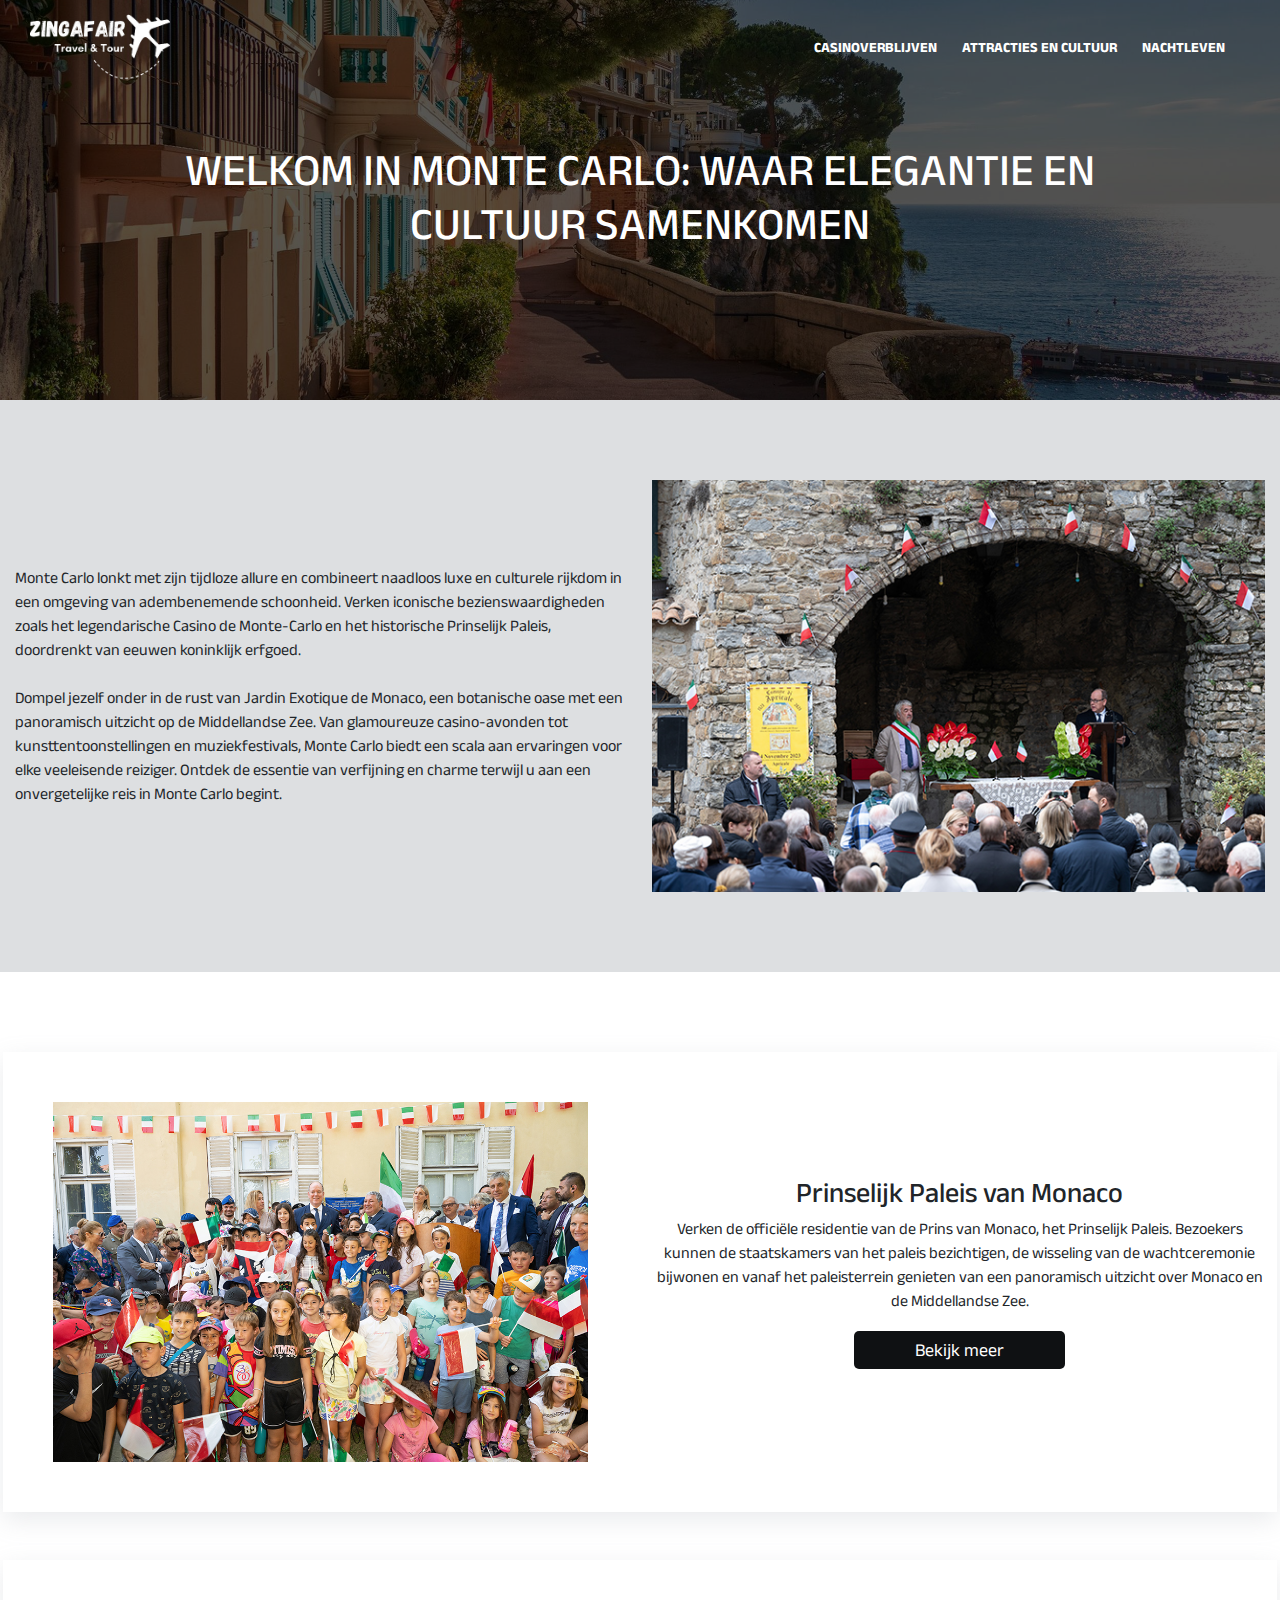
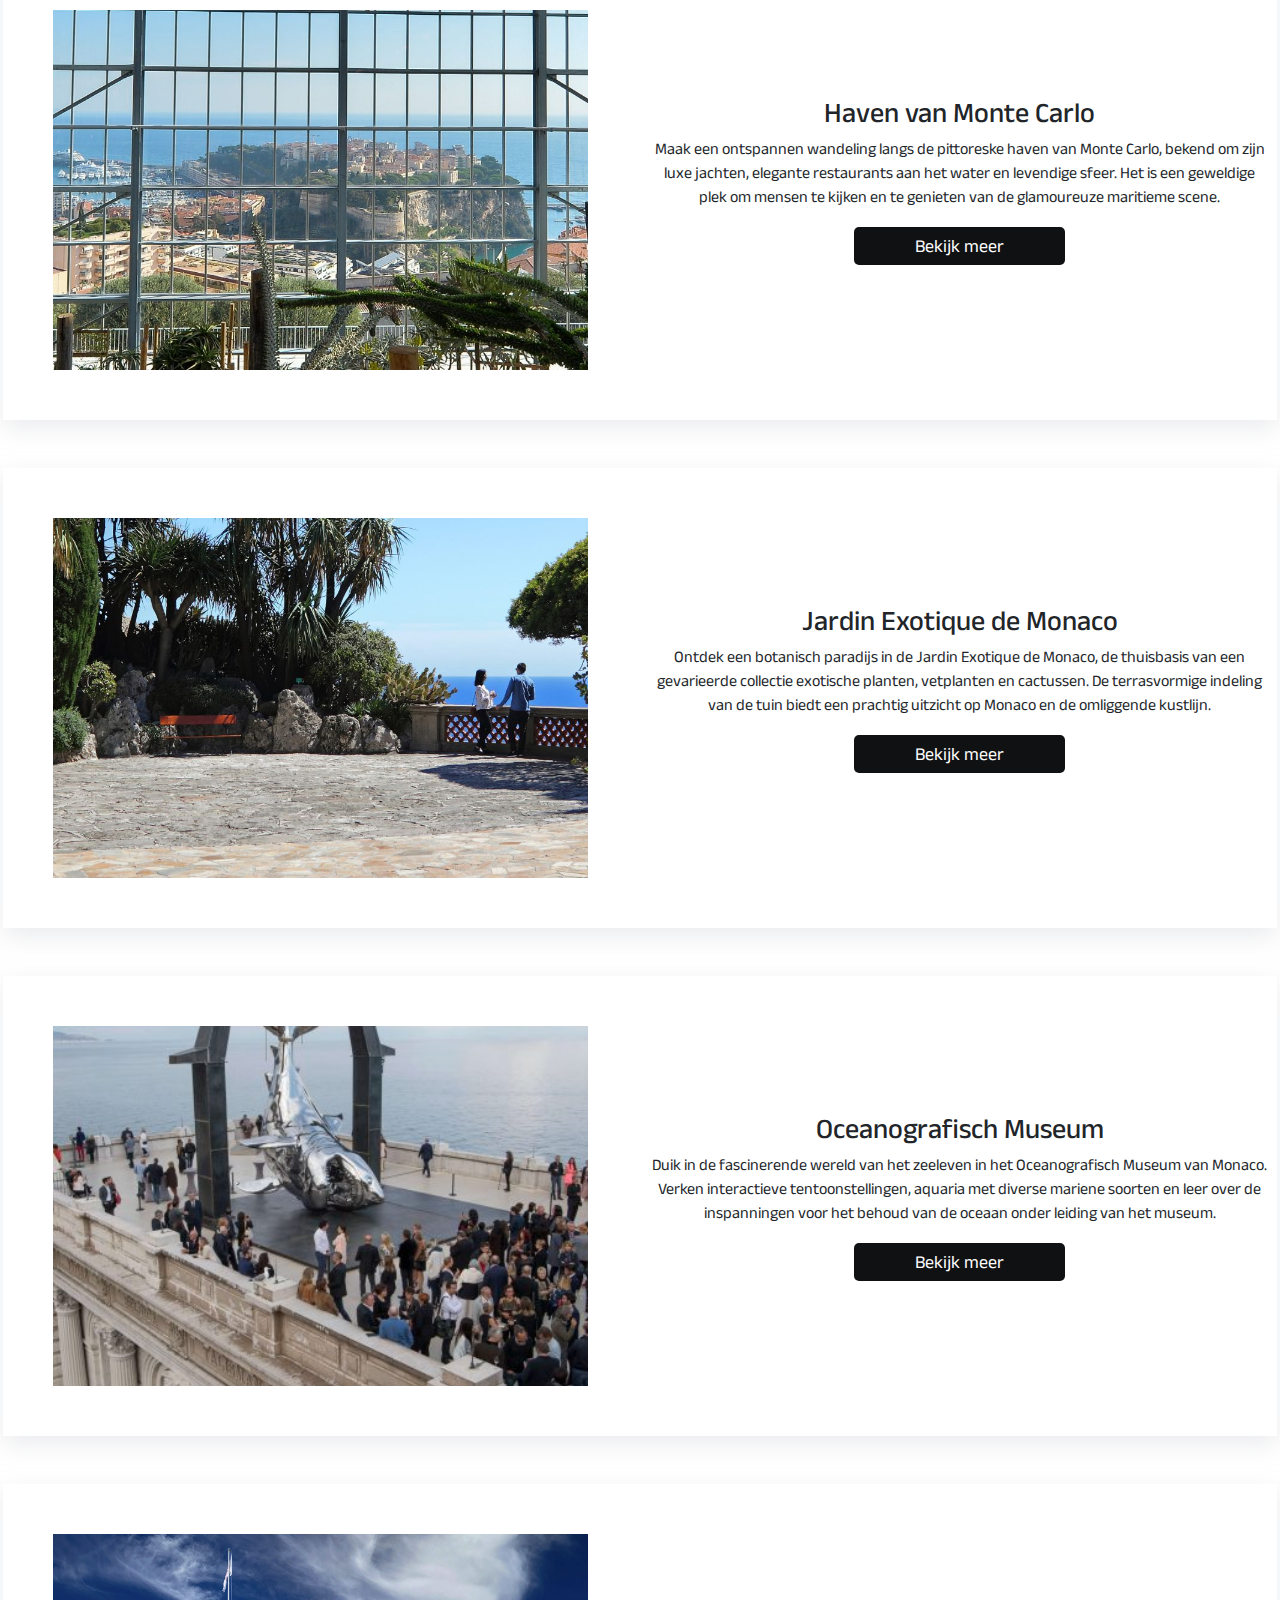
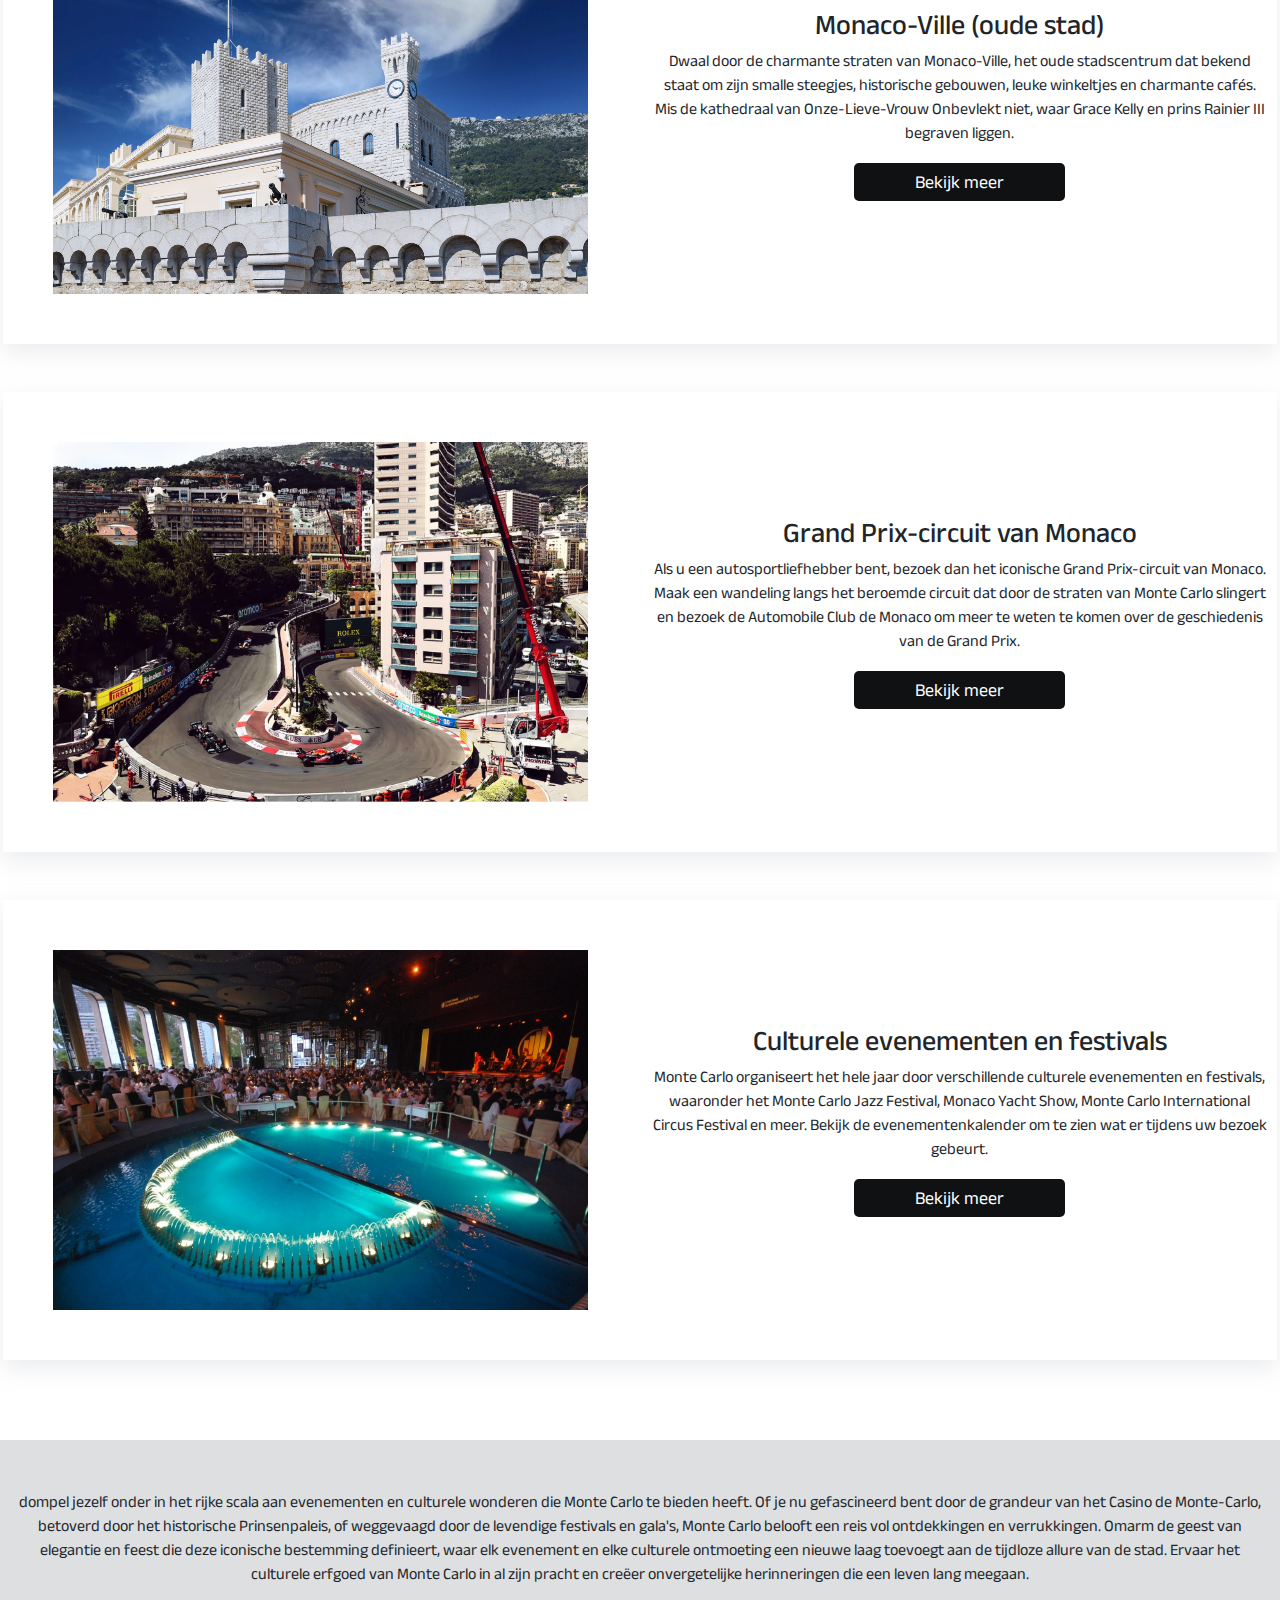
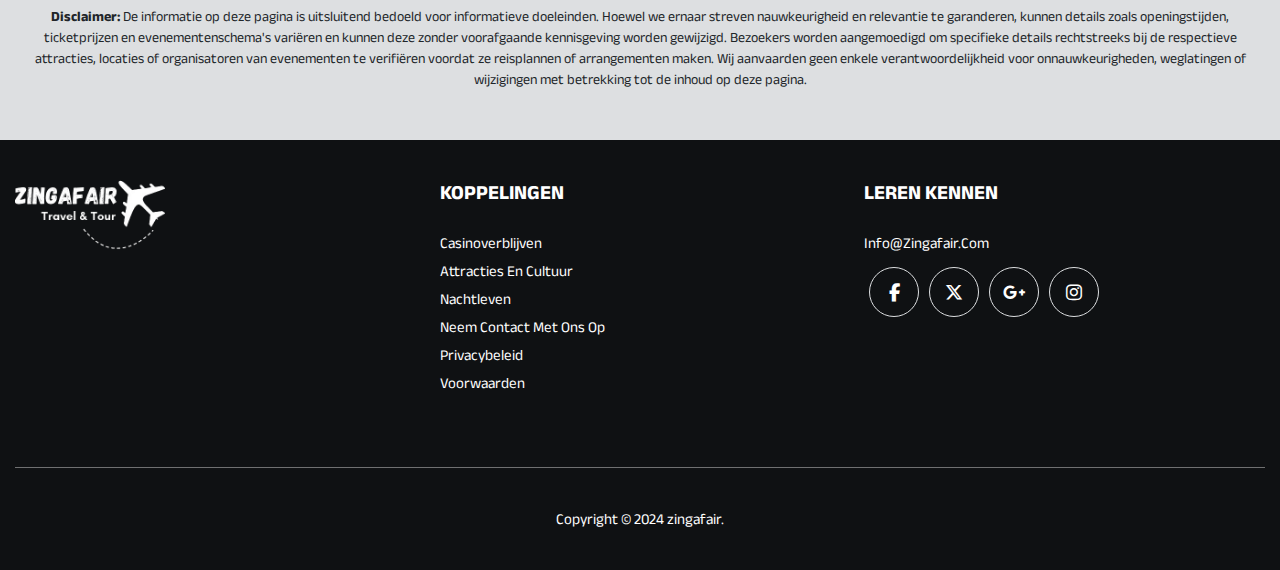
==== attractions.html @ 41ac44ba "changes" ====
<!DOCTYPE html>
<html lang="nl">

<head>
    <meta charset="UTF-8">
    <meta name="viewport" content="width=device-width, initial-scale=1.0">
    <title>Attracties en cultuur</title>
    <link rel="icon" type="image/x-icon" href="img/fav.png">
    <link rel="stylesheet" href="https://cdnjs.cloudflare.com/ajax/libs/font-awesome/6.5.1/css/all.min.css">
    <link rel="stylesheet" href="css/bootstrap.css">
    <link rel="stylesheet" href="css/style.css">
    <link rel="stylesheet" href="css/responsive.css">
</head>

<body>
    <!-- header section start -->
    <nav>
        <div class="container">
            <div class="navbar">
                <div class="logo"><a href="index.html"><img src="img/logo.png" alt="logo"></a></div>
                <div class="navlink">
                    <div class="closebutton"><i class="fa fa-times-circle" aria-hidden="true"></i></div>
                    <ul>
                        <li>
                            <a href="casinostays.html">
                                Casinoverblijven</a>
                        </li>
                        <li>
                            <a href="attractions.html">Attracties en cultuur</a>
                        </li>
                        <li>
                            <a href="night.html">Nachtleven</a>
                        </li>

                    </ul>
                </div>
                <div class="open"><i class="fa fa-bars" aria-hidden="true"></i></div>
            </div>
        </div>
    </nav>
    <!-- header section start -->
    <!--  banner section start -->
    <div class="attract_banner">
        <div class="container">
            <div class="row">
                <div class="col-12">
                    <div class="banner_box">
                        <h1>Welkom in Monte Carlo: waar elegantie en cultuur samenkomen</h1>
                    </div>
                </div>
            </div>
        </div>
    </div>
    <!-- banner section end -->
    <!-- below banner section start -->
    <div class="below_banner">
        <div class="container">
            <div class="row">
                <div class="col-lg-6">
                    <div class="below_text">
                        <p>Monte Carlo lonkt met zijn tijdloze allure en combineert naadloos luxe en culturele rijkdom
                            in
                            een omgeving van adembenemende schoonheid. Verken iconische bezienswaardigheden
                            zoals het legendarische Casino de Monte-Carlo en het historische Prinselijk Paleis,
                            doordrenkt van eeuwen koninklijk erfgoed.
                        </p><br>
                        <p> Dompel jezelf onder in de rust van Jardin
                            Exotique de Monaco, een botanische oase met een panoramisch uitzicht op de
                            Middellandse Zee. Van glamoureuze casino-avonden tot kunsttentoonstellingen en
                            muziekfestivals, Monte Carlo biedt een scala aan ervaringen voor elke veeleisende reiziger.
                            Ontdek de essentie van verfijning en charme terwijl u aan een onvergetelijke reis in Monte
                            Carlo begint.

                        </p>
                    </div>
                </div>
                <div class="col-lg-6">
                    <div class="below_img">
                        <img src="img/attractaside.jpg" alt="casino">
                    </div>
                </div>
            </div>
        </div>
    </div>
    <!-- below banner section end -->
    <!-- detail section start -->
    <div class="casino_hotels section">
        <div class="container">
            <div class="row casino_info">
                <div class="casino_hotels_inner mb-5">
                    <div class="row justify-content-center align-items-center">
                        <div class="col-lg-6">
                            <div class="cashotel_card_further">
                                <a href="https://www.palais.mc/en/index.html" target="_blank">
                                    <img src="img/attractone.jpg" alt="" class="img-fluid">
                                </a>

                            </div>
                        </div>
                        <div class="col-lg-6">

                            <div class="content_card text-center">
                                <h3 class="mb-2">Prinselijk Paleis van Monaco</h3>
                                <p>Verken de officiële residentie van de Prins van Monaco, het
                                    Prinselijk Paleis. Bezoekers kunnen de staatskamers van het paleis bezichtigen, de
                                    wisseling van de wachtceremonie bijwonen en vanaf het paleisterrein genieten van een
                                    panoramisch uitzicht over Monaco en de Middellandse Zee.


                                </p>
                                <div class="text-center py-4">
                                    <a href="https://www.palais.mc/en/index.html" class="common_btn"
                                        target="_blank">Bekijk
                                        meer
                                    </a>
                                </div>
                            </div>
                        </div>
                    </div>
                </div>

                <div class="casino_hotels_inner mb-5">
                    <div class="row justify-content-center align-items-center">
                        <div class="col-lg-6">
                            <div class="cashotel_card_further">
                                <a href="https://www.flickr.com/photos/larsscheve/2312703173/" target="_blank">
                                    <img src="img/attracttwo.jpg" alt="" class="img-fluid">
                                </a>

                            </div>
                        </div>
                        <div class="col-lg-6">

                            <div class="content_card text-center">
                                <h3 class="mb-2">Haven van Monte Carlo</h3>
                                <p>Maak een ontspannen wandeling langs de pittoreske haven van
                                    Monte Carlo, bekend om zijn luxe jachten, elegante restaurants aan het water en
                                    levendige
                                    sfeer. Het is een geweldige plek om mensen te kijken en te genieten van de
                                    glamoureuze
                                    maritieme scene.
                                </p>
                                <div class="text-center py-4">
                                    <a href="https://www.flickr.com/photos/larsscheve/2312703173/" class="common_btn"
                                        target="_blank">Bekijk meer
                                    </a>
                                </div>
                            </div>
                        </div>
                    </div>
                </div>

                <div class="casino_hotels_inner mb-5">
                    <div class="row justify-content-center align-items-center">
                        <div class="col-lg-6">
                            <div class="cashotel_card_further">
                                <a href="https://www.jardin-exotique.mc/en/" target="_blank">
                                    <img src="img/attractthree.jpg" alt="" class="img-fluid">
                                </a>

                            </div>
                        </div>
                        <div class="col-lg-6">

                            <div class="content_card text-center">
                                <h3 class="mb-2">Jardin Exotique de Monaco</h3>
                                <p>Ontdek een botanisch paradijs in de Jardin Exotique de
                                    Monaco, de thuisbasis van een gevarieerde collectie exotische planten, vetplanten en
                                    cactussen. De terrasvormige indeling van de tuin biedt een prachtig uitzicht op
                                    Monaco
                                    en
                                    de omliggende kustlijn.

                                </p>
                                <div class="text-center py-4">
                                    <a href="https://www.jardin-exotique.mc/en/" class="common_btn"
                                        target="_blank">Bekijk
                                        meer
                                    </a>
                                </div>
                            </div>
                        </div>
                    </div>
                </div>

                <div class="casino_hotels_inner mb-5">
                    <div class="row justify-content-center align-items-center">
                        <div class="col-lg-6">
                            <div class="cashotel_card_further">
                                <a href="https://musee.oceano.org/en/" target="_blank">
                                    <img src="img/attracytfour.jpg" alt="" class="img-fluid">
                                </a>

                            </div>
                        </div>
                        <div class="col-lg-6">

                            <div class="content_card text-center">
                                <h3 class="mb-2">Oceanografisch Museum</h3>
                                <p>Duik in de fascinerende wereld van het zeeleven in het
                                    Oceanografisch Museum van Monaco. Verken interactieve tentoonstellingen, aquaria met
                                    diverse mariene soorten en leer over de inspanningen voor het behoud van de oceaan
                                    onder leiding van het museum.
                                </p>
                                <div class="text-center py-4">
                                    <a href="https://musee.oceano.org/en/" class="common_btn" target="_blank">Bekijk
                                        meer</a>
                                </div>
                            </div>
                        </div>
                    </div>
                </div>

                <div class="casino_hotels_inner mb-5">
                    <div class="row justify-content-center align-items-center">
                        <div class="col-lg-6">
                            <div class="cashotel_card_further">
                                <a href="https://www.visitmonaco.com/en/place/district/323/old-town" target="_blank">
                                    <img src="img/attractfive.jpg" alt="" class="img-fluid">
                                </a>

                            </div>
                        </div>
                        <div class="col-lg-6">

                            <div class="content_card text-center">
                                <h3 class="mb-2">Monaco-Ville (oude stad)</h3>
                                <p>Dwaal door de charmante straten van Monaco-Ville, het oude
                                    stadscentrum dat bekend staat om zijn smalle steegjes, historische gebouwen, leuke
                                    winkeltjes en charmante cafés. Mis de kathedraal van Onze-Lieve-Vrouw Onbevlekt
                                    niet,
                                    waar Grace Kelly en prins Rainier III begraven liggen.
                                </p>
                                <div class="text-center py-4">
                                    <a href="https://www.visitmonaco.com/en/place/district/323/old-town"
                                        class="common_btn" target="_blank">Bekijk meer</a>
                                </div>
                            </div>
                        </div>
                    </div>
                </div>
                <div class="casino_hotels_inner mb-5">
                    <div class="row justify-content-center align-items-center">
                        <div class="col-lg-6">
                            <div class="cashotel_card_further">
                                <a href="https://www.formula1.com/en/information.monaco-circuit-de-monaco-monte-carlo.2ZWRtIcSI6ZzVGX1uGRpkJ.html"
                                    target="_blank">
                                    <img src="img/attractsix.avif" alt="" class="img-fluid">
                                </a>

                            </div>
                        </div>
                        <div class="col-lg-6">

                            <div class="content_card text-center">
                                <h3 class="mb-2">Grand Prix-circuit van Monaco</h3>
                                <p>Als u een autosportliefhebber bent, bezoek dan het
                                    iconische Grand Prix-circuit van Monaco. Maak een wandeling langs het beroemde
                                    circuit
                                    dat door de straten van Monte Carlo slingert en bezoek de Automobile Club de Monaco
                                    om
                                    meer te weten te komen over de geschiedenis van de Grand Prix.

                                </p>
                                <div class="text-center py-4">
                                    <a href="https://www.formula1.com/en/information.monaco-circuit-de-monaco-monte-carlo.2ZWRtIcSI6ZzVGX1uGRpkJ.html"
                                        class="common_btn" target="_blank">Bekijk meer</a>
                                </div>
                            </div>
                        </div>
                    </div>
                </div>
                <div class="casino_hotels_inner">
                    <div class="row justify-content-center align-items-center">
                        <div class="col-lg-6">
                            <div class="cashotel_card_further">
                                <a href="https://www.brussel.be/culturele-festivals-en-evenementen" target="_blank">
                                    <img src="img/detailnightlight.jpg" alt="" class="img-fluid">
                                </a>

                            </div>
                        </div>
                        <div class="col-lg-6">

                            <div class="content_card text-center">
                                <h3 class="mb-2">Culturele evenementen en festivals</h3>
                                <p>Monte Carlo organiseert het hele jaar door
                                    verschillende culturele evenementen en festivals, waaronder het Monte Carlo Jazz
                                    Festival,
                                    Monaco Yacht Show, Monte Carlo International Circus Festival en meer. Bekijk de
                                    evenementenkalender om te zien wat er tijdens uw bezoek gebeurt.


                                </p>
                                <div class="text-center py-4">
                                    <a href="https://www.brussel.be/culturele-festivals-en-evenementen"
                                        class="common_btn" target="_blank">Bekijk meer</a>
                                </div>
                            </div>
                        </div>
                    </div>
                </div>
            </div>
        </div>
    </div>
    <!-- detail section end -->

    <!-- text section start -->
    <div class="bottom_text_section section">
        <div class="container">
            <div class="row">
                <div class="col text-center">
                    <p>dompel jezelf onder in het rijke scala aan evenementen en culturele wonderen die Monte Carlo te
                        bieden heeft. Of je nu gefascineerd bent door de grandeur van het Casino de Monte-Carlo,
                        betoverd
                        door het historische Prinsenpaleis, of weggevaagd door de levendige festivals en gala's, Monte
                        Carlo
                        belooft een reis vol ontdekkingen en verrukkingen. Omarm de geest van elegantie en feest die
                        deze
                        iconische bestemming definieert, waar elk evenement en elke culturele ontmoeting een nieuwe laag
                        toevoegt aan de tijdloze allure van de stad. Ervaar het culturele erfgoed van Monte Carlo in al
                        zijn
                        pracht en creëer onvergetelijke herinneringen die een leven lang meegaan.

                    </p>
                    <p class="dis"><b>Disclaimer:</b> De informatie op deze pagina is uitsluitend bedoeld voor informatieve
                        doeleinden. Hoewel we ernaar streven
                        nauwkeurigheid en relevantie te garanderen, kunnen details zoals openingstijden, ticketprijzen
                        en evenementenschema's
                        variëren en kunnen deze zonder voorafgaande kennisgeving worden gewijzigd. Bezoekers worden
                        aangemoedigd om
                        specifieke details rechtstreeks bij de respectieve attracties, locaties of organisatoren van
                        evenementen te verifiëren voordat ze
                        reisplannen of arrangementen maken. Wij aanvaarden geen enkele verantwoordelijkheid voor
                        onnauwkeurigheden,
                        weglatingen of wijzigingen met betrekking tot de inhoud op deze pagina.</p>
                </div>
            </div>
        </div>
    </div>
    <!-- text section end -->
    <!-- footer styling start -->
    <div class="footer">
        <div class="container">
            <div class="row">
                <div class="col-lg-4 col-sm-6 col-xs-12">
                    <div class="single_footer">
                        <a href="#">
                            <h4><img src="img/logo.png" alt="logo"></h4>
                        </a>
                        <ul>

                        </ul>
                    </div>
                </div>
                <div class="col-md-4 col-sm-6 col-xs-12">
                    <div class="single_footer single_footer_address">
                        <h4>
                            Koppelingen</h4>
                        <ul>
                            <li><a href="casinostays.html">Casinoverblijven</a></li>
                            <li><a href="attractions.html">Attracties en cultuur</a></li>
                            <li><a href="night.html">Nachtleven</a></li>
                            <li><a href="contact.html">Neem contact met ons op</a></li>
                            <li><a href="privacy.html">privacybeleid</a></li>
                            <li><a href="terms.html"> Voorwaarden</a></li>
                        </ul>
                    </div>
                </div>
                <div class="col-md-4 col-sm-12 col-xs-12">
                    <div class="single_footer single_footer_address">
                        <h4>Leren kennen</h4>
                        <div class="email">
                            <ul>
                                <li>
                                    <a href="mailto:info@zingafair.com">info@zingafair.com</a>
                                </li>
                            </ul>
                        </div>
                        <div class="social_profile">
                            <ul>
                                <li><a href="#"><i class="fa-brands fa-facebook-f"></i></a></li>
                                <li><a href="#"><i class="fa-brands fa-x-twitter"></i></a></li>
                                <li><a href="#"><i class="fa-brands fa-google-plus-g"></i></a></li>
                                <li><a href="#"><i class="fa-brands fa-instagram"></i></a></li>
                            </ul>
                        </div>
                    </div>
                </div>
            </div>
            <div class="row">
                <div class="col-lg-12 col-sm-12 col-xs-12">
                    <p class="copyright">Copyright © 2024 <a href="#">zingafair</a>.</p>
                </div>
            </div>
        </div>
    </div>
    <!-- footer styling end -->
    <script src="https://cdnjs.cloudflare.com/ajax/libs/jquery/2.2.2/jquery.min.js"></script>
    <script src="javascript/bootstrap.js"></script>
    <script src="javascript/slick.js"></script>
    <script src="https://maxcdn.bootstrapcdn.com/bootstrap/4.1.3/js/bootstrap.min.js"></script>
    <script>
        $(document).ready(function () {
            $(".open").click(function () {
                $("body").addClass("toggle");
            });
        });
        $(document).ready(function () {
            $(".closebutton").click(function () {
                $("body").removeClass("toggle");
            });
        });
    </script>

</body>

</html>
---- css/style.css ----
@import url('https://fonts.googleapis.com/css2?family=Anek+Latin:wght@100..800&display=swap');

:root {
    --primary-color: #0F1113;
    --secondary-color: #DDDFE1;
}

* {
    margin: 0;
    padding: 0;
    font-family: "Anek Latin", sans-serif;
}

ul,
li,
p,
a {
    text-decoration: none;
    list-style: none;
    margin: 0;
    padding: 0;
}

h1,
h2,
h3,
h4,
h5,
h6 {}

a,
a:hover,
a:focus,
a:active {
    text-decoration: none;
    outline: none;
}

.button,
a:hover {
    color: #000;
}

img {
    width: 100%;
    max-width: 100%;
}

.container {
    width: 100%;
    max-width: 1440px;
    margin: 0 auto;
    padding: 0 15px;
}

h2 {
    text-align: center;
    color: var(--primary-color);
    margin-top: 10px;
    font-size: 35px;
    text-transform: capitalize;
}

/* navbar styling  */

.logo img {
    max-width: 140px;
}

.navbar {
    padding: 0px 15px;
    display: flex;
    justify-content: space-between;
    align-items: center;
}

.navlink ul {
    display: flex;
    align-items: center;
}

.navlink ul li {
    font-size: 18px;
    margin: 0 25px 0 0;

}

.navlink ul li a {
    color: #fff;
    font-size: 14px;
    font-style: normal;
    font-weight: bold;
    line-height: normal;
    text-transform: uppercase;
}

.active {
    border-bottom: 2px solid #fff;
}

.open {
    display: none;
}

.closebutton {
    display: none;
}

nav {
    background: transparent;
    font-size: 18px;
    padding: 14px 0;
    font-weight: 700;
    text-transform: capitalize;
    color: #000000;
    position: absolute;
    top: 0;
    left: 0;
    right: 0;
    z-index: 999;
    width: 100%;
    transition: 0.3s;
}

/* banner styling  start */
.home_banner {
    height: 500px;
    background-image: url(../img/bannerhome.webp);
    background-size: cover;
    background-position: center;
    background-repeat: no-repeat;
    position: relative;
}

.home_banner::before {
    position: absolute;
    content: '';
    background: #000000a8;
    width: 100%;
    height: 100%;
    z-index: 0;
}

.banner_box {
    display: flex;
    flex-direction: column;
    justify-content: center;
    align-items: center;
    height: 100%;
    text-align: center;
    position: absolute;
    top: 50%;
    left: 50%;
    color: #fff;
    width: 80%;
    transform: translate(-50%, -50%);
}

.banner_box h1 {
    font-size: 45px;
    text-transform: uppercase;
}

.banner_box p {
    font-size: 18px;
    text-transform: capitalize;
}

/* banner styling end */
/*privacy-policy start*/
.privacy__section {
    position: relative;
    height: 400px;
    background-image: url(../img/privacybanner.jpg);
    background-repeat: no-repeat;
    background-size: cover;
    background-position: center;
    object-fit: cover;
    margin-top: 0;
    isolation: isolate;
    display: flex;
    flex-direction: column;
    justify-content: center;
    align-items: center;
    text-align: center;

}

.privacy__section::after {
    content: '';
    position: absolute;
    inset: 0;
    background-color: rgba(0, 0, 0, 0.55);
    z-index: -1;
}

.privacy-policy {
    padding: 40px 0;
}

.privacy__section .banner__text h1 {
    color: #fff;
    text-transform: uppercase;
}

.banner__text {
    display: flex;
    flex-direction: column;
    justify-content: center;
    align-items: center;
    height: 100%;
    text-align: center;
    position: absolute;
    top: 50%;
    left: 50%;
    color: #fff;
    width: 80%;
    transform: translate(-50%, -50%);
}

/* privacy styling end */
/*terms start*/
.terms__section {
    position: relative;
    height: 400px;
    background-image: url(../img/terms.jpg);
    background-repeat: no-repeat;
    background-size: cover;
    background-position: center;
    object-fit: cover;
    margin-top: 0;
    isolation: isolate;
    display: flex;
    flex-direction: column;
    justify-content: center;
    align-items: center;
    text-align: center;

}

.terms__section::after {
    content: '';
    position: absolute;
    inset: 0;
    background-color: rgba(0, 0, 0, 0.55);
    z-index: -1;
}

.terms-conditions {
    padding: 40px 0;
}

.terms__section .banner__text h1 {
    color: #fff;
    text-transform: uppercase;
}


/* terms styling end */
/* monte detail styling start */
.monte_detail {
    padding: 80px 0;
}

.detail-inner p {
    text-align: center;
}
.detail-inner h3 {
    margin-top: 10px;
}

.detail-inner img {
    width: 100%;
    height: 200px;
    object-fit: cover;
}
.detail-inner {
    text-align: center;
}
/* monte detail styling end */
/* footer styling */

a,
a:active,
a:focus {
    color: #333;
    text-decoration: none;
    transition-timing-function: ease-in-out;
    -ms-transition-timing-function: ease-in-out;
    -moz-transition-timing-function: ease-in-out;
    -webkit-transition-timing-function: ease-in-out;
    -o-transition-timing-function: ease-in-out;
    transition-duration: .2s;
    -ms-transition-duration: .2s;
    -moz-transition-duration: .2s;
    -webkit-transition-duration: .2s;
    -o-transition-duration: .2s;
}

.footer {
    background-color: #0F1113;
    padding: 40px 0;
}

/*END FOOTER SOCIAL DESIGN*/
.single_footer h4 img {
    max-width: 150px;
}


.single_footer h4 {
    color: #fff;
    margin-top: 0;
    margin-bottom: 25px;
    font-weight: 700;
    text-transform: uppercase;
    font-size: 20px;
}

/* 
.single_footer h4::after {
    content: "";
    display: block;
    height: 2px;
    width: 40px;
    background: #fff;
    margin-top: 20px;
} */

.single_footer p {
    color: #eddd91;
    text-transform: uppercase;
    margin-top: 21px;
}

.single_footer ul {
    margin: 0;
    padding: 0;
    list-style: none;
}

.single_footer ul li {
    font-weight: 400;
    color: #fff;
    line-height: 28px;
}

.single_footer ul li a {
    color: #fff;
    -webkit-transition: all 0.3s ease 0s;
    transition: all 0.3s ease 0s;
    line-height: 28px;
    font-size: 15px;
    text-transform: capitalize;
}

.single_footer ul li a:hover {
    color: var(--secondary-color);
}

.single_footer_address ul li {
    color: #fff;
    font-size: 15px;
}

.single_footer_address ul li span {
    font-weight: 400;
    color: #fff;
    line-height: 28px;
}

.contact_social ul {
    list-style: outside none none;
    margin: 0;
    padding: 0;
}

/*START SOCIAL PROFILE CSS*/
.social_profile {
    margin-top: 10px;
}

.social_profile ul {
    list-style: outside none none;
    margin: 0;
    padding: 0;
}

.social_profile ul li {
    float: left;
}

.social_profile ul li a {
    text-align: center;
    border: 0px;
    text-transform: uppercase;
    transition: all 0.3s ease 0s;
    margin: 0px 5px;
    font-size: 18px;
    color: #fff;
    border-radius: 30px;
    width: 50px;
    height: 50px;
    line-height: 50px;
    display: block;
    border: 1px solid var(--secondary-color);
}


.social_profile ul li a:hover {
    background: var(--secondary-color);
    border: 1px solid var(--secondary-color);
    color: var(--primary-color);
    border: 0px;
}

/*END SOCIAL PROFILE CSS*/
.copyright {
    margin-top: 70px;
    padding-top: 40px;
    color: #fff;
    font-size: 15px;
    border-top: 1px solid rgba(255, 255, 255, 0.4);
    text-align: center;
}

.copyright a {
    color: #fff;
    transition: all 0.2s ease 0s;
}

.copyright a:hover {
    color: var(--secondary-color);
}

/* footer styling end */
/* accordian styling start */
.hotel_accordian {
    padding: 80px 0;
}

.panel-default>.panel-heading {
    color: #333;
    background-color: #fff;
    border-color: #e4e5e7;
    padding: 0;
    -webkit-user-select: none;
    -moz-user-select: none;
    -ms-user-select: none;
    user-select: none;
}

.panel-default>.panel-heading a {
    display: block;
    padding: 10px 15px;
    background: var(--primary-color);
    color: #fff;
    border-radius: 10px;
}

.panel-body {

    padding: 20px;
    font-size: 16px;

}

.panel-default>.panel-heading a:after {
    content: "";
    position: relative;
    top: 1px;
    display: inline-block;
    font-style: normal;
    font-weight: 400;
    line-height: 1;
    -webkit-font-smoothing: antialiased;
    -moz-osx-font-smoothing: grayscale;
    float: right;
    transition: transform .25s linear;
    -webkit-transition: -webkit-transform .25s linear;
}

.panel-default>.panel-heading a[aria-expanded="true"] {
    background-color: var(--primary-color);
}

.panel-default>.panel-heading a[aria-expanded="true"]:after {
    content: "\2212";
    -webkit-transform: rotate(180deg);
    transform: rotate(180deg);
}

.panel-default>.panel-heading a[aria-expanded="false"]:after {
    content: "\002b";
    -webkit-transform: rotate(90deg);
    transform: rotate(90deg);
}

/* accordian styling end */
/* below banner styling start */
.below_banner {
    padding: 80px 0px;
    background-color: var(--secondary-color);
}
.below_text {
    display: flex;
    align-items: center;
    justify-content: center;
    height: 100%;
    flex-direction: column;
    margin-bottom: 20px;
}
/* below banner styling end */
.section {
    padding: 80px 0;
}
.casino_hotels_inner {
    box-shadow: rgba(149, 157, 165, 0.2) 0px 8px 24px;
}
.casino_hotels_inner img {
    transition: all 0.5s;
    padding: 40px;
}
.cashotel_card_further img {
    height: 440px;
    width: 100%;
    object-fit: cover;
}
.casino_hotels_inner img:hover {
    filter: brightness(0.5);
}
.casino_hotels_inner {
    padding: 10px;
}
a.common_btn {
    text-decoration: none;
    padding: 8px 60PX;
    color: #fff;
    background:var(--primary-color);
    border: 1px solid transparent;
    transition: all 0.5s;
    border-radius: 5px;
    font-size: 18px;
}
a.common_btn:hover {
    border: 1px solid var(--primary-color);
    color: var(--primary-color);
    background: transparent;
}
/* bottom text section start */
.bottom_text_section {
    padding: 50px 0;
	background-color: var(--secondary-color);
}
p.dis {
    font-size: 14px;
    margin-top: 20px;
}
/* bottom section end */
/* contact box info */
/* info box styling */
.contact_banner {
    height: 400px;
    background-image: url(../img/contactbanner.jpg);
    background-size: cover;
    background-position: center;
    background-repeat: no-repeat;
    position: relative;
}

.contact_banner::before {
    position: absolute;
    content: '';
    background: #000000a8;
    width: 100%;
    height: 100%;
    z-index: 0;
}

.about_info h3 {
    text-align: left;
    color: var(--primary-color);
    font-size: 35px;
    text-transform: capitalize;
    margin-bottom: 10px;
}

.about_info p {
    text-align: left;
    color: #000;
    font-size: 18px;
    max-width: 600px;
    padding-bottom: 20px;
}

.form-control {
    padding: 10px;
    border: 1px solid #00000024;
    border-radius: unset;
}

input.form-control.sub_btn {
    width: 200px;
    padding: 10px;
    background-color: var(--primary-color);
    border: 1px solid var(--primary-color);
    color: #fff;
    border: 1px solid transparent;
    transition: all 0.5s;
}

input.form-control.sub_btn:hover {
    background: #fff;
    border: 1px solid var(--primary-color);
    color: var(--primary-color);
}

.contact_box {
    padding: 80px 0;
}

/* contact box end */
/* night_banner styling start */
.night_banner {
    height: 400px;
    background-image: url(../img/nightbanner.webp);
    background-size: cover;
    background-position: center;
    background-repeat: no-repeat;
    position: relative;
}

.night_banner::before {
    position: absolute;
    content: '';
    background: #000000a8;
    width: 100%;
    height: 100%;
    z-index: 0;
}
/* night_banner styling end */
/* attract_banner styling start */
.attract_banner {
    height: 400px;
    background-image: url(../img/attractbanner.jpg);
    background-size: cover;
    background-position: center;
    background-repeat: no-repeat;
    position: relative;
}

.attract_banner::before {
    position: absolute;
    content: '';
    background: #000000a8;
    width: 100%;
    height: 100%;
    z-index: 0;
}
/* attract_banner styling end */
/* casino game section  styling start */
.casinostay_banner {
    height: 400px;
    background-image: url(../img/casinobanner.webp);
    background-size: cover;
    background-position: center;
    background-repeat: no-repeat;
    position: relative;
}

.casinostay_banner::before {
    position: absolute;
    content: '';
    background: #000000a8;
    width: 100%;
    height: 100%;
    z-index: 0;
}
/* casino game section styling end */

.page_inner p {
    font-size: 18px;
    text-align: center;
}

.page_inner {
    display: flex;
    flex-direction: column;
    justify-content: space-evenly;
    align-items: center;
    height: 100%;
}
.page_casino h3 {
    font-size: 21px;
}

.pageinner {
    text-align: center;
    border: 1px solid var(--secondary-color);
    background: var(--secondary-color);
    height: auto;
    padding: 20px 40px 40px 40px;
}
.page_casino img {
    height: 250px;
    object-fit: cover;
}
.page_casino {
    height: 100%;
    display: flex;
    flex-direction: column;
    justify-content: space-between;
    padding-bottom: 15px;
}

.page_casino p {
    text-align: center;
    padding: 10px 0;
}

.page_casino h3 {
    margin-top: 10px;
}
.pages_section h2 {
    text-align: center;
    color: var(--primary-color);
    margin-bottom: 30px;
    font-size: 35px;
    text-transform: capitalize;
}

.casino_gameinner h2 {
    text-align: center;
    color: var(--primary-color);
    margin-bottom: 30px;
    font-size: 35px;
    text-transform: capitalize;
}
---- css/responsive.css ----
@media screen and (max-width:1200px) {
    body.toggle .navlink {
        transform: translateX(0);

    }

    .open {
        display: block;
        color: #fff;
        font-size: 30px;
    }

    .closebutton {
        display: block;
        position: absolute;
        top: 20px;
        right: 40px;
        color: #fff;
        font-size: 25px;
    }

    .saerchbar {
        display: none;
    }


    .navlink {
        transform: translateX(-100%);
        transition: all 0.5s linear;
        position: fixed;
        left: 0;
        top: 0;
        bottom: 0;
        background: var(--primary-color);
        width: 400px;
        padding: 40px;
        margin: 0;
        z-index: 9;
    }

    .navlink ul {
        display: flex;
        flex-direction: column;
        align-items: start;
    }

    .navbar .navlink {
        margin-left: -15px;

    }

    .navlink ul li a {
        color: #fff;
    }

    .navlink ul li {
        padding: 10px;
    }

}
@media screen and (max-width:767px) {
    .banner_box h1 {
        font-size: 35px;
       
    }
    h2 {
        font-size: 30px;
        text-transform: capitalize;
    }
    .monte_detail {
        padding: 40px 0;
    }
    .hotel_accordian {
        padding: 40px 0;
    }
    .below_banner {
        padding: 40px 0px;
    }
    .copyright {
        margin-top: 40px;
    }
    .casino_hotels_inner img {
        padding: 10px;
    }
    .section {
        padding: 40px 0;
    }

}


@media screen and (max-width:575px) {
    .monte_detail {
        padding: 20px 0;
    }
    .home_banner {
        height: 400px;
    }
}
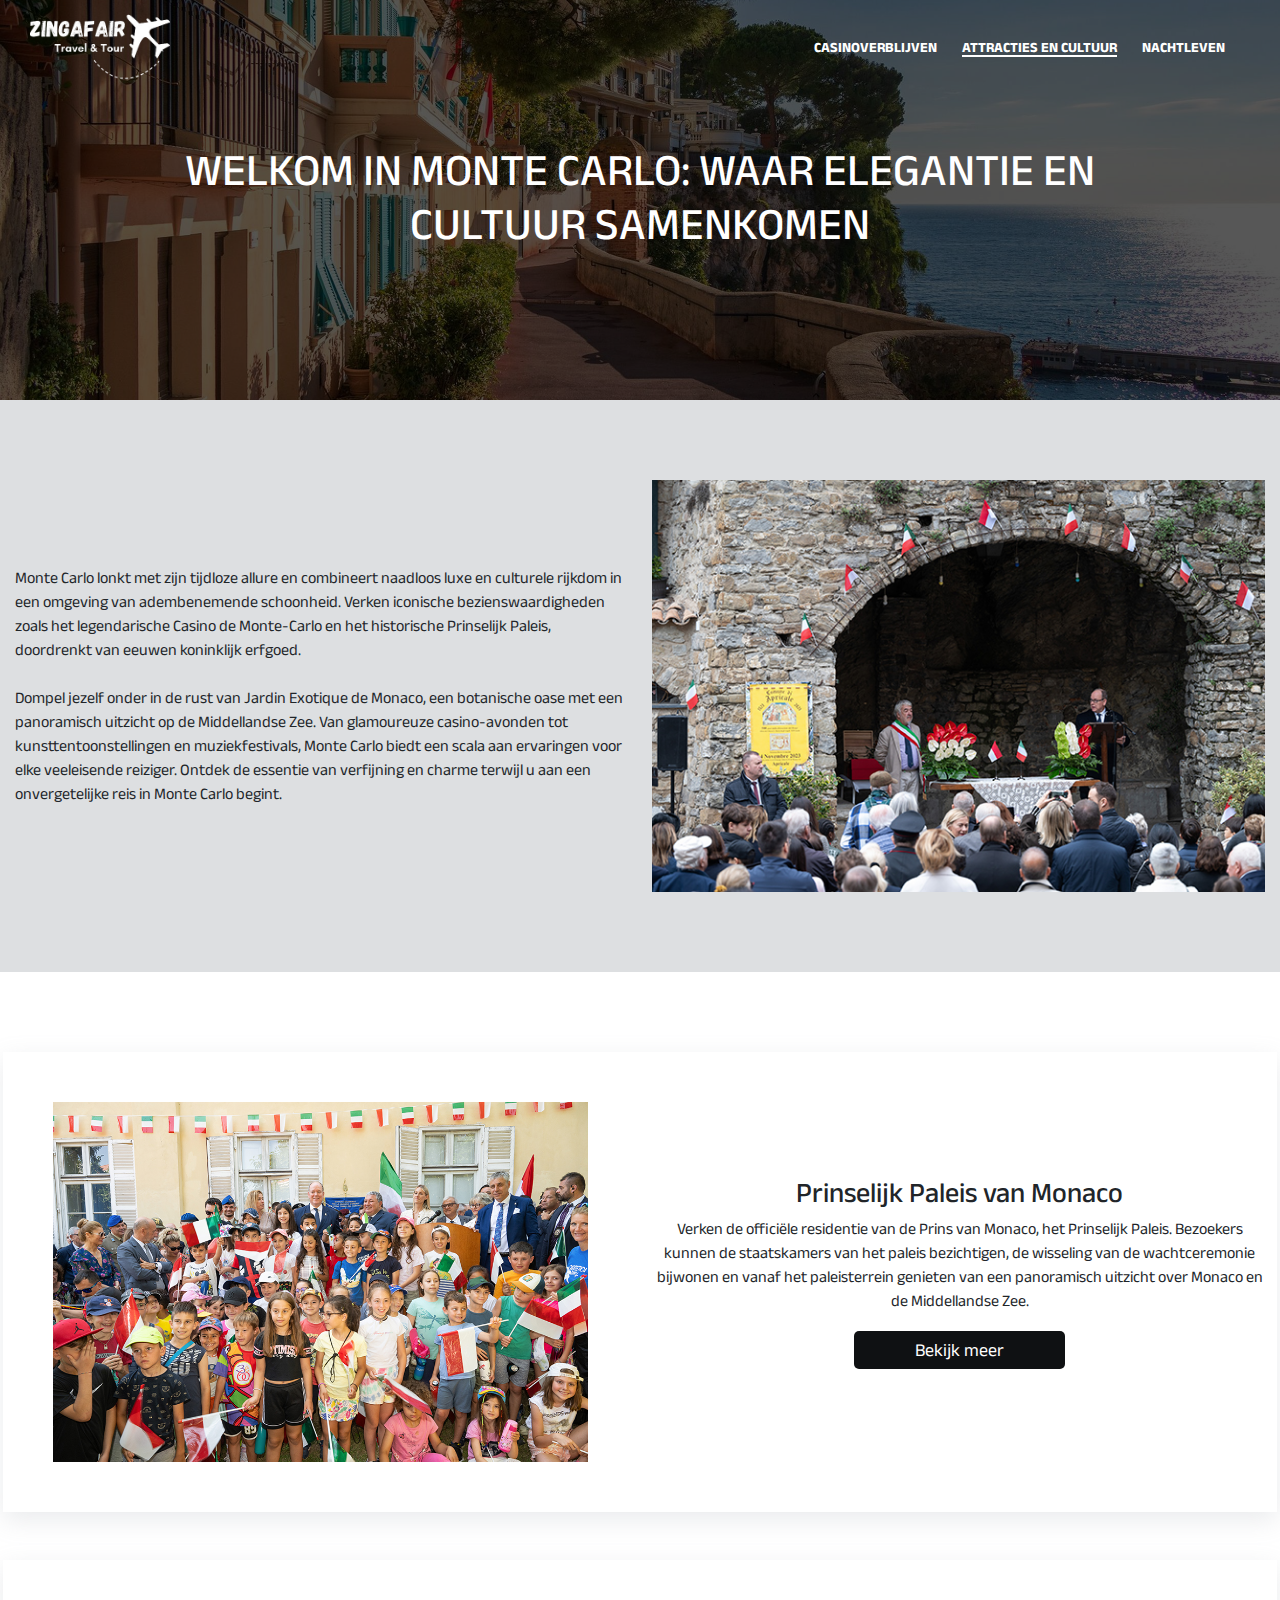
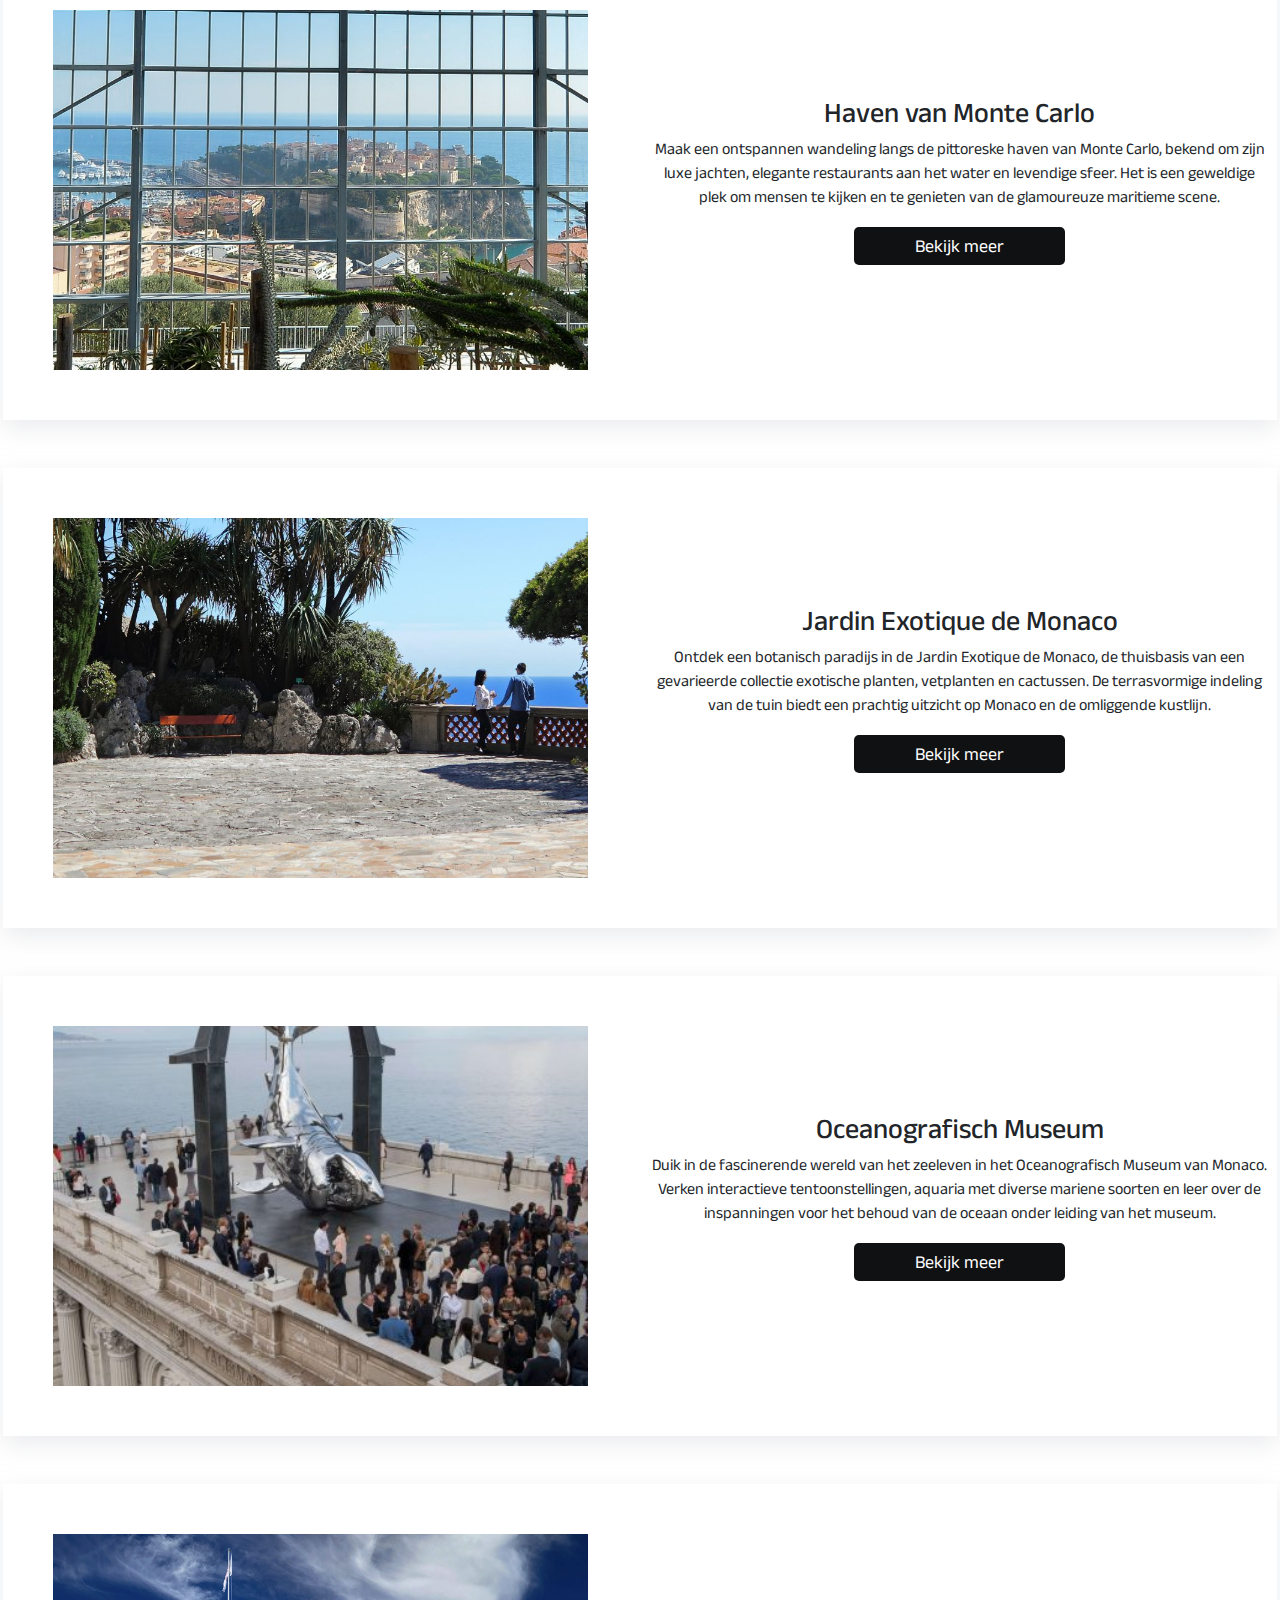
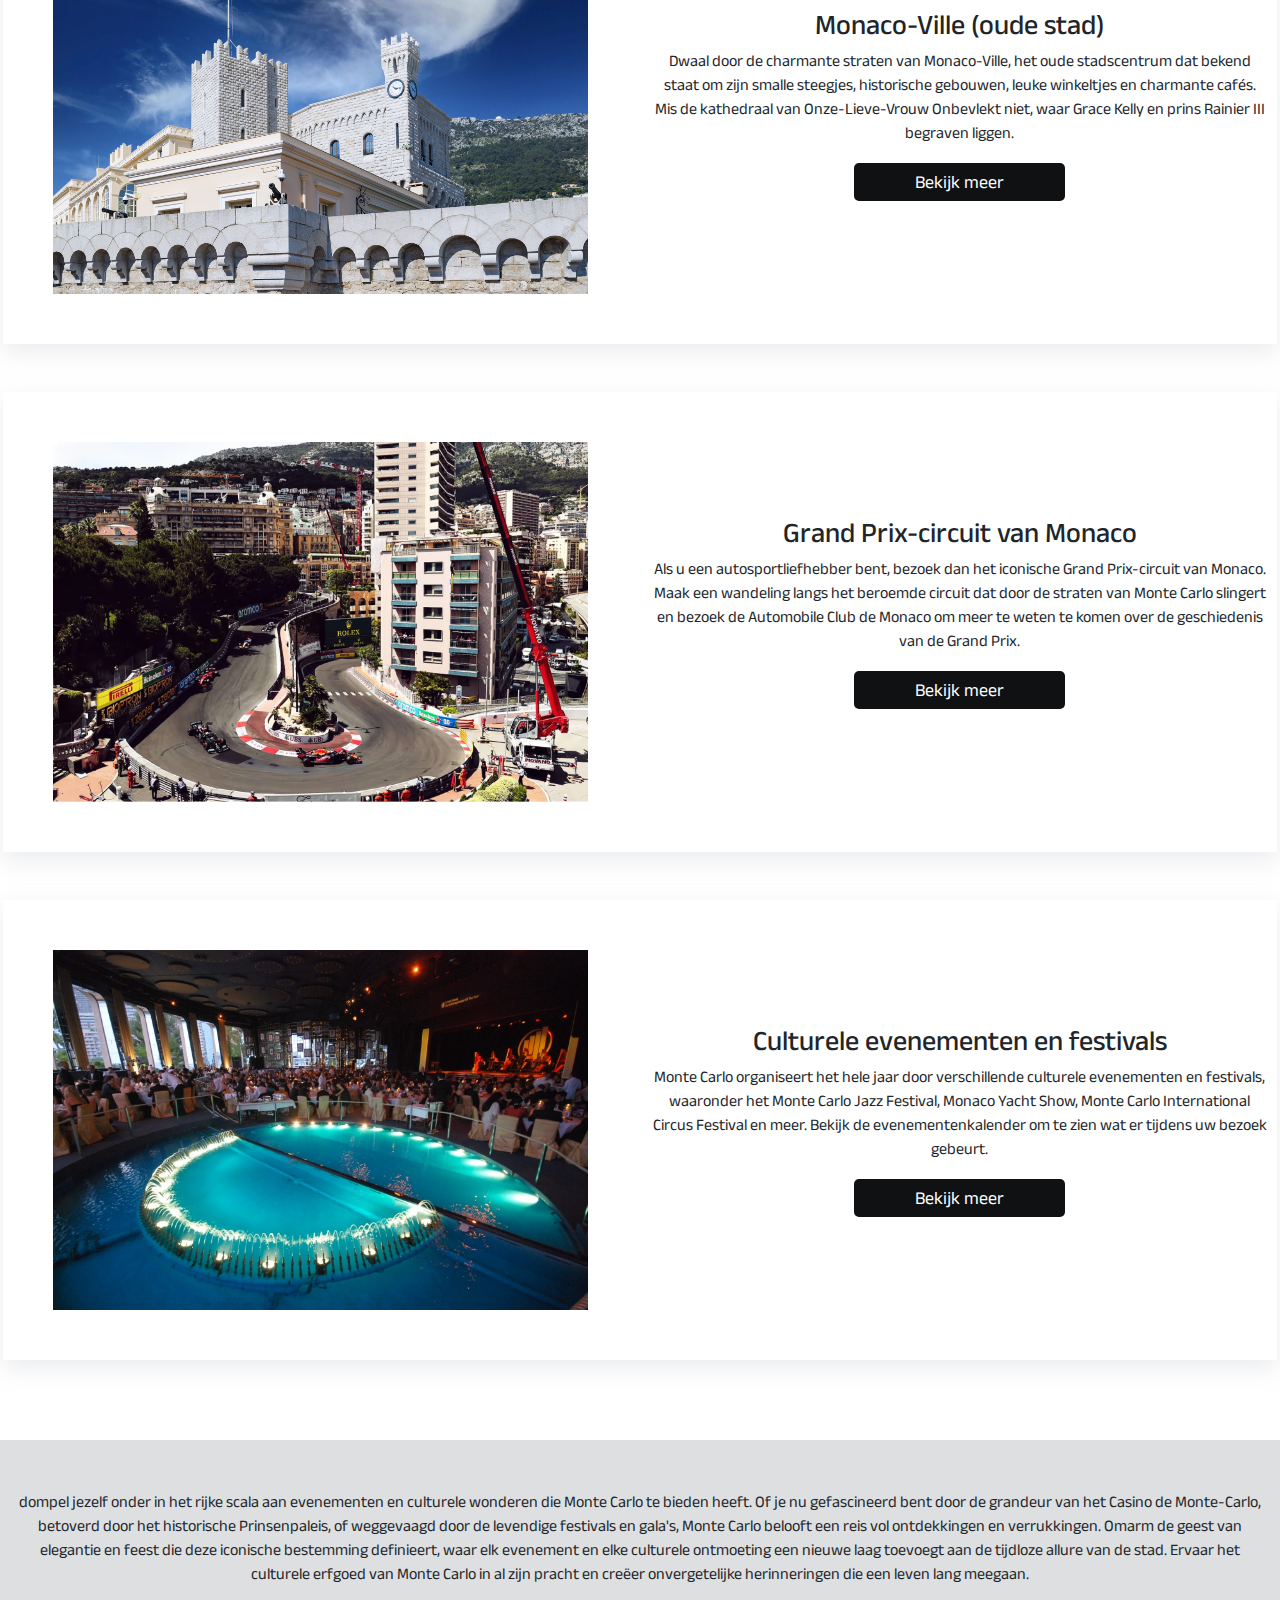
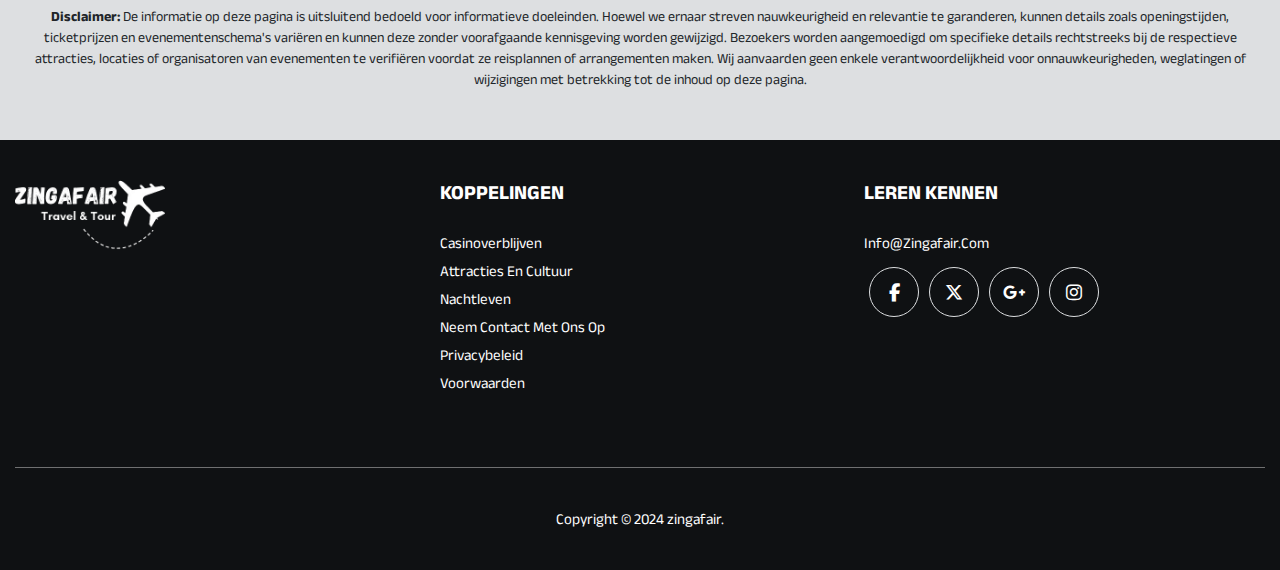
==== commit 6ad7c312: "changes" ====
--- a/attractions.html
+++ b/attractions.html
@@ -26,7 +26,7 @@
                                 Casinoverblijven</a>
                         </li>
                         <li>
-                            <a href="attractions.html">Attracties en cultuur</a>
+                            <a href="attractions.html" class="active">Attracties en cultuur</a>
                         </li>
                         <li>
                             <a href="night.html">Nachtleven</a>
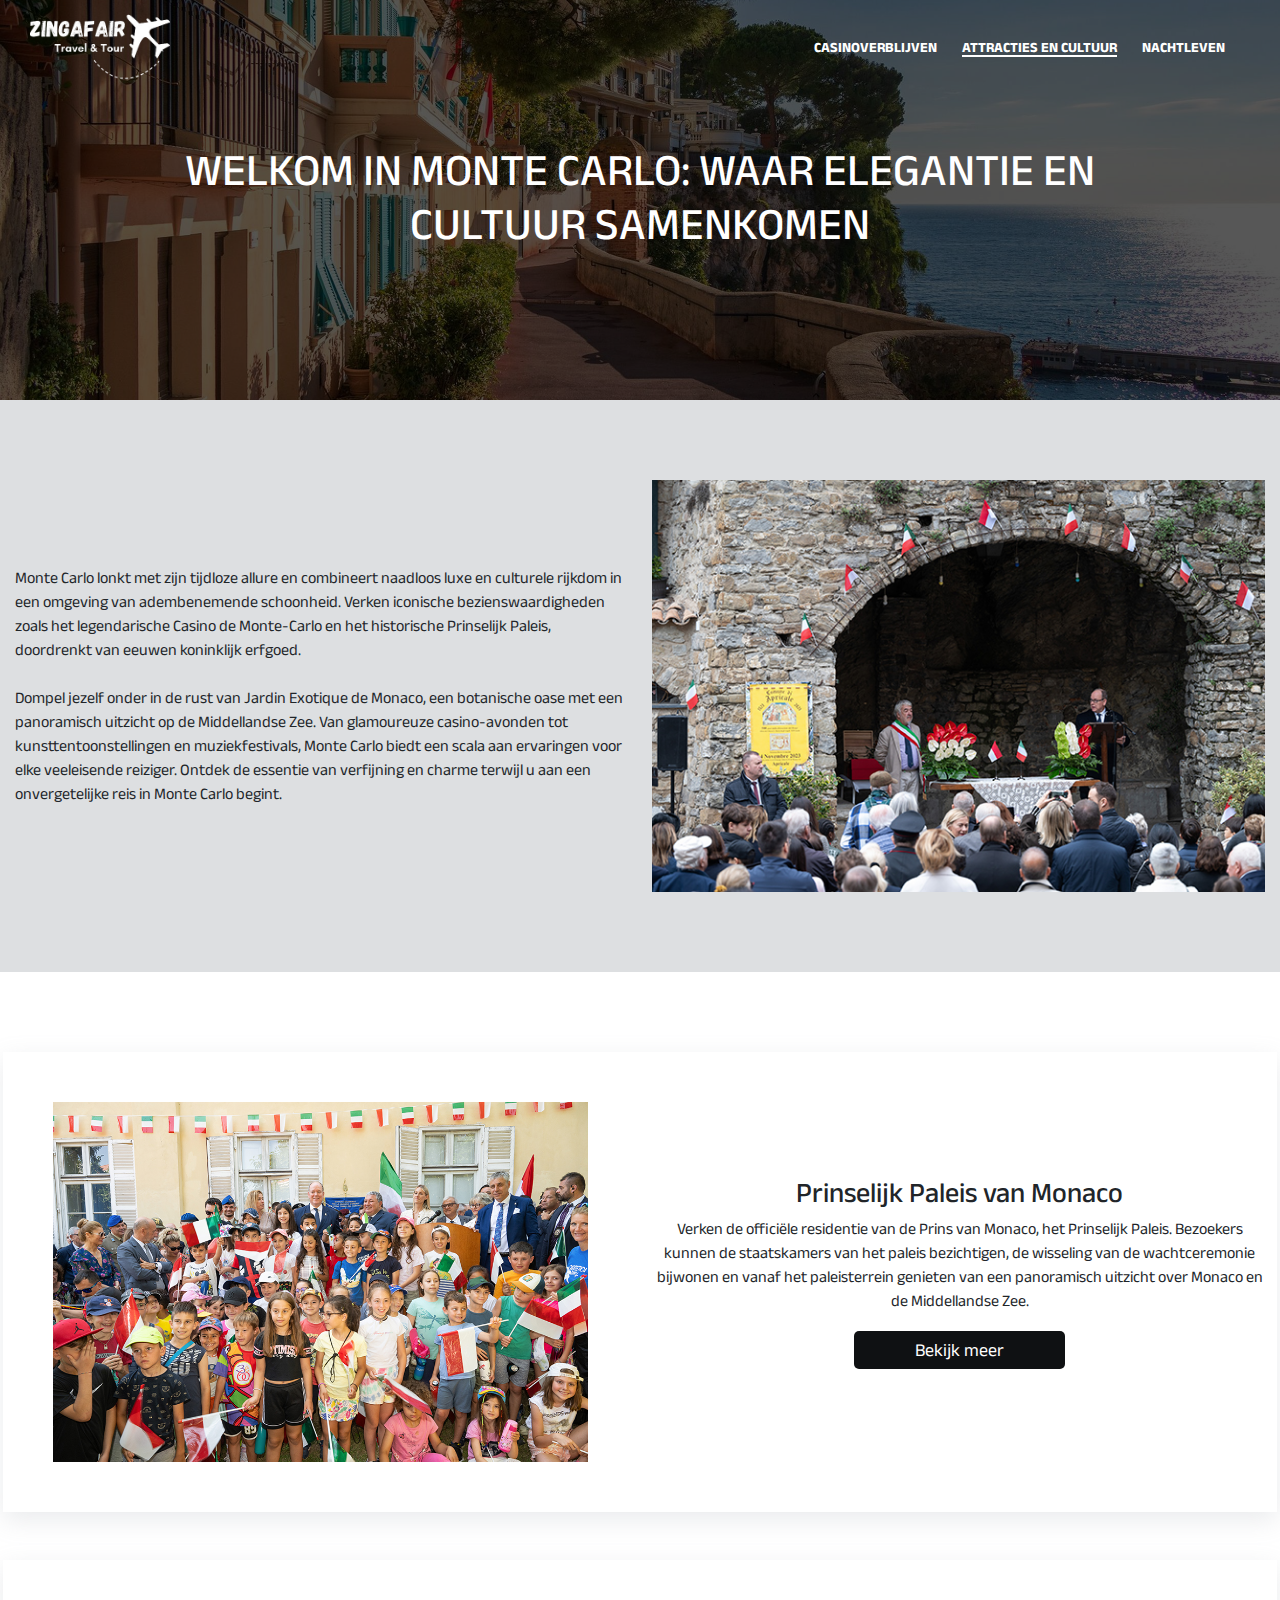
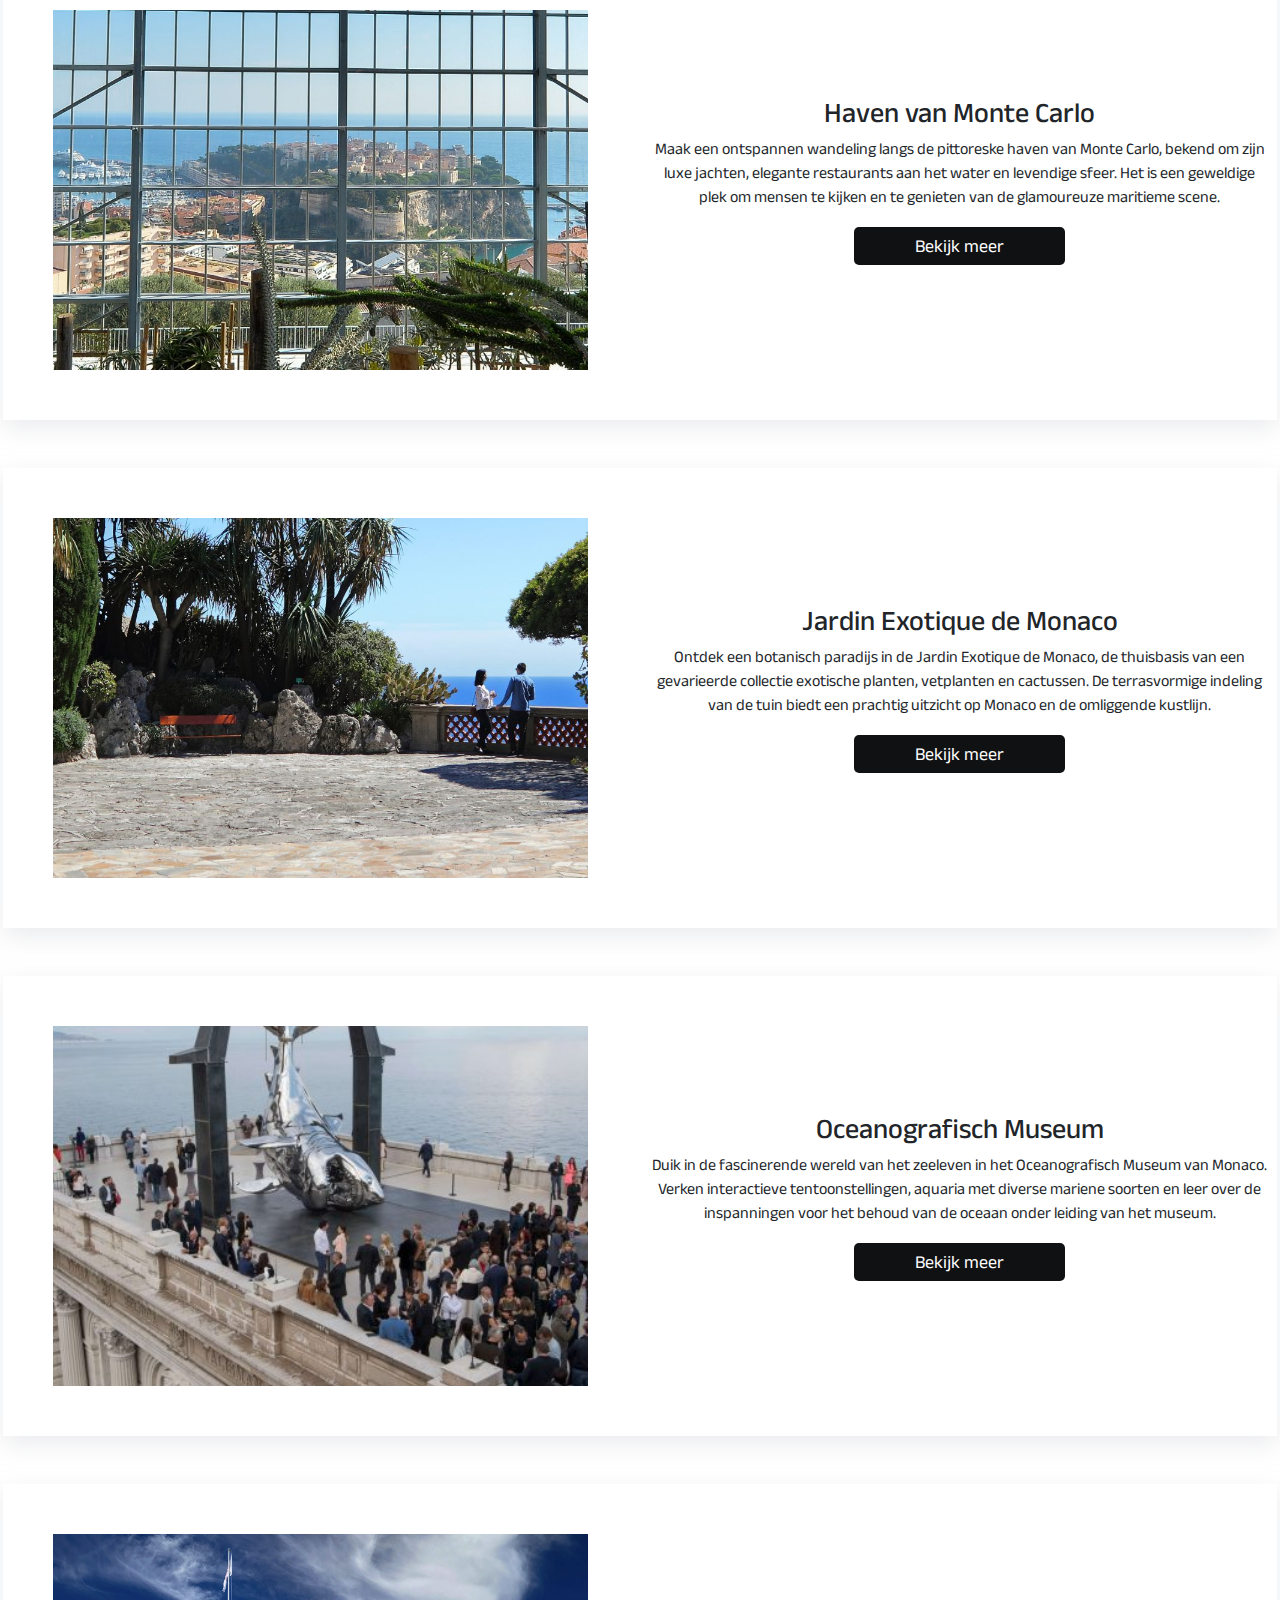
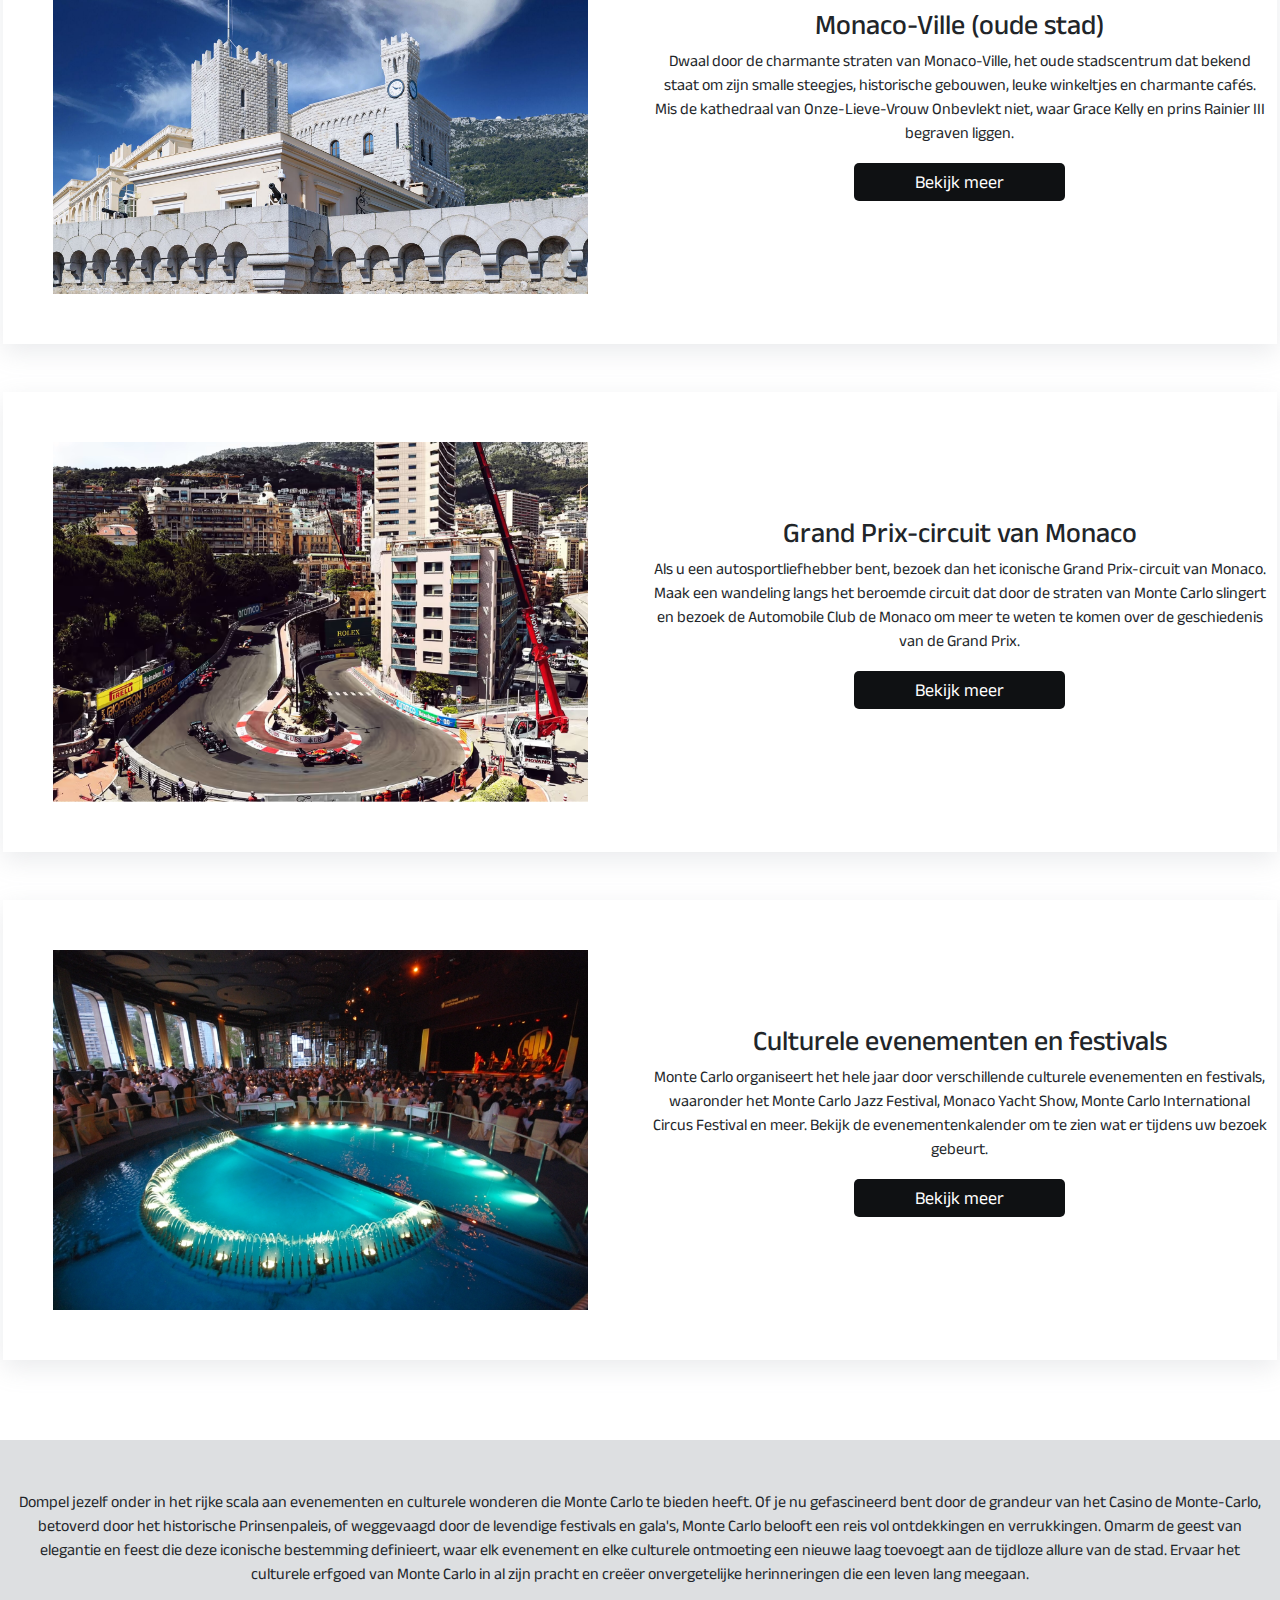
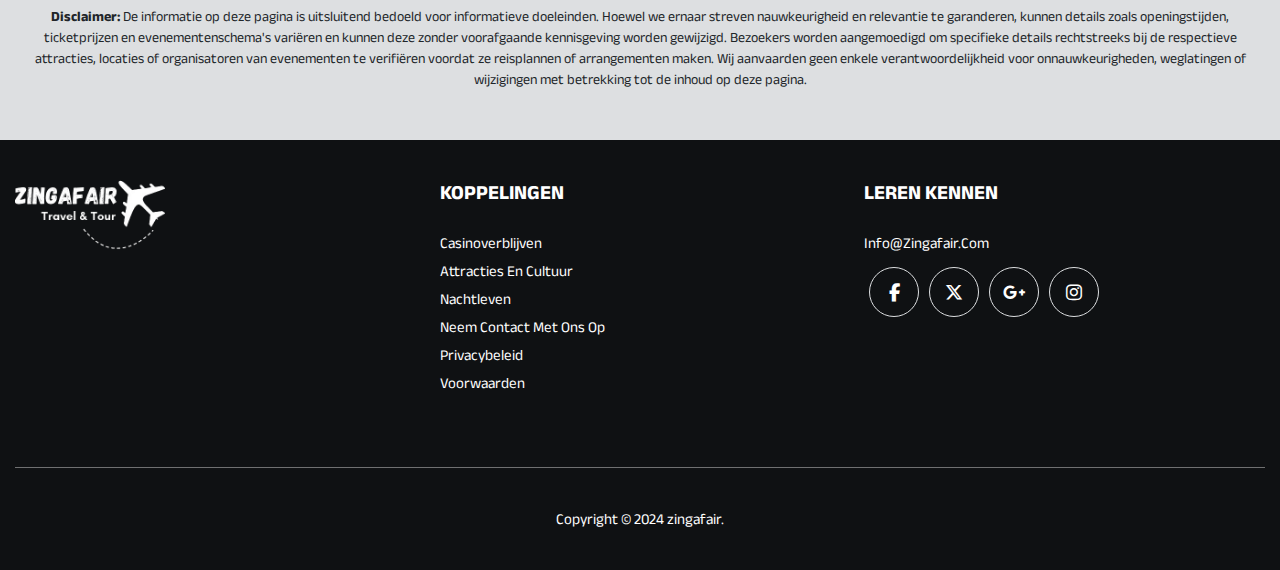
==== commit fc52f47a: "changes" ====
--- a/attractions.html
+++ b/attractions.html
@@ -310,7 +310,7 @@
         <div class="container">
             <div class="row">
                 <div class="col text-center">
-                    <p>dompel jezelf onder in het rijke scala aan evenementen en culturele wonderen die Monte Carlo te
+                    <p>Dompel jezelf onder in het rijke scala aan evenementen en culturele wonderen die Monte Carlo te
                         bieden heeft. Of je nu gefascineerd bent door de grandeur van het Casino de Monte-Carlo,
                         betoverd
                         door het historische Prinsenpaleis, of weggevaagd door de levendige festivals en gala's, Monte
@@ -345,7 +345,7 @@
             <div class="row">
                 <div class="col-lg-4 col-sm-6 col-xs-12">
                     <div class="single_footer">
-                        <a href="#">
+                        <a href="index.html">
                             <h4><img src="img/logo.png" alt="logo"></h4>
                         </a>
                         <ul>
--- a/css/style.css
+++ b/css/style.css
@@ -60,7 +60,10 @@
     font-size: 35px;
     text-transform: capitalize;
 }
-
+.active {
+    color: #fff !important;
+    border-bottom: 1px solid #fff;
+}
 /* navbar styling  */
 
 .logo img {
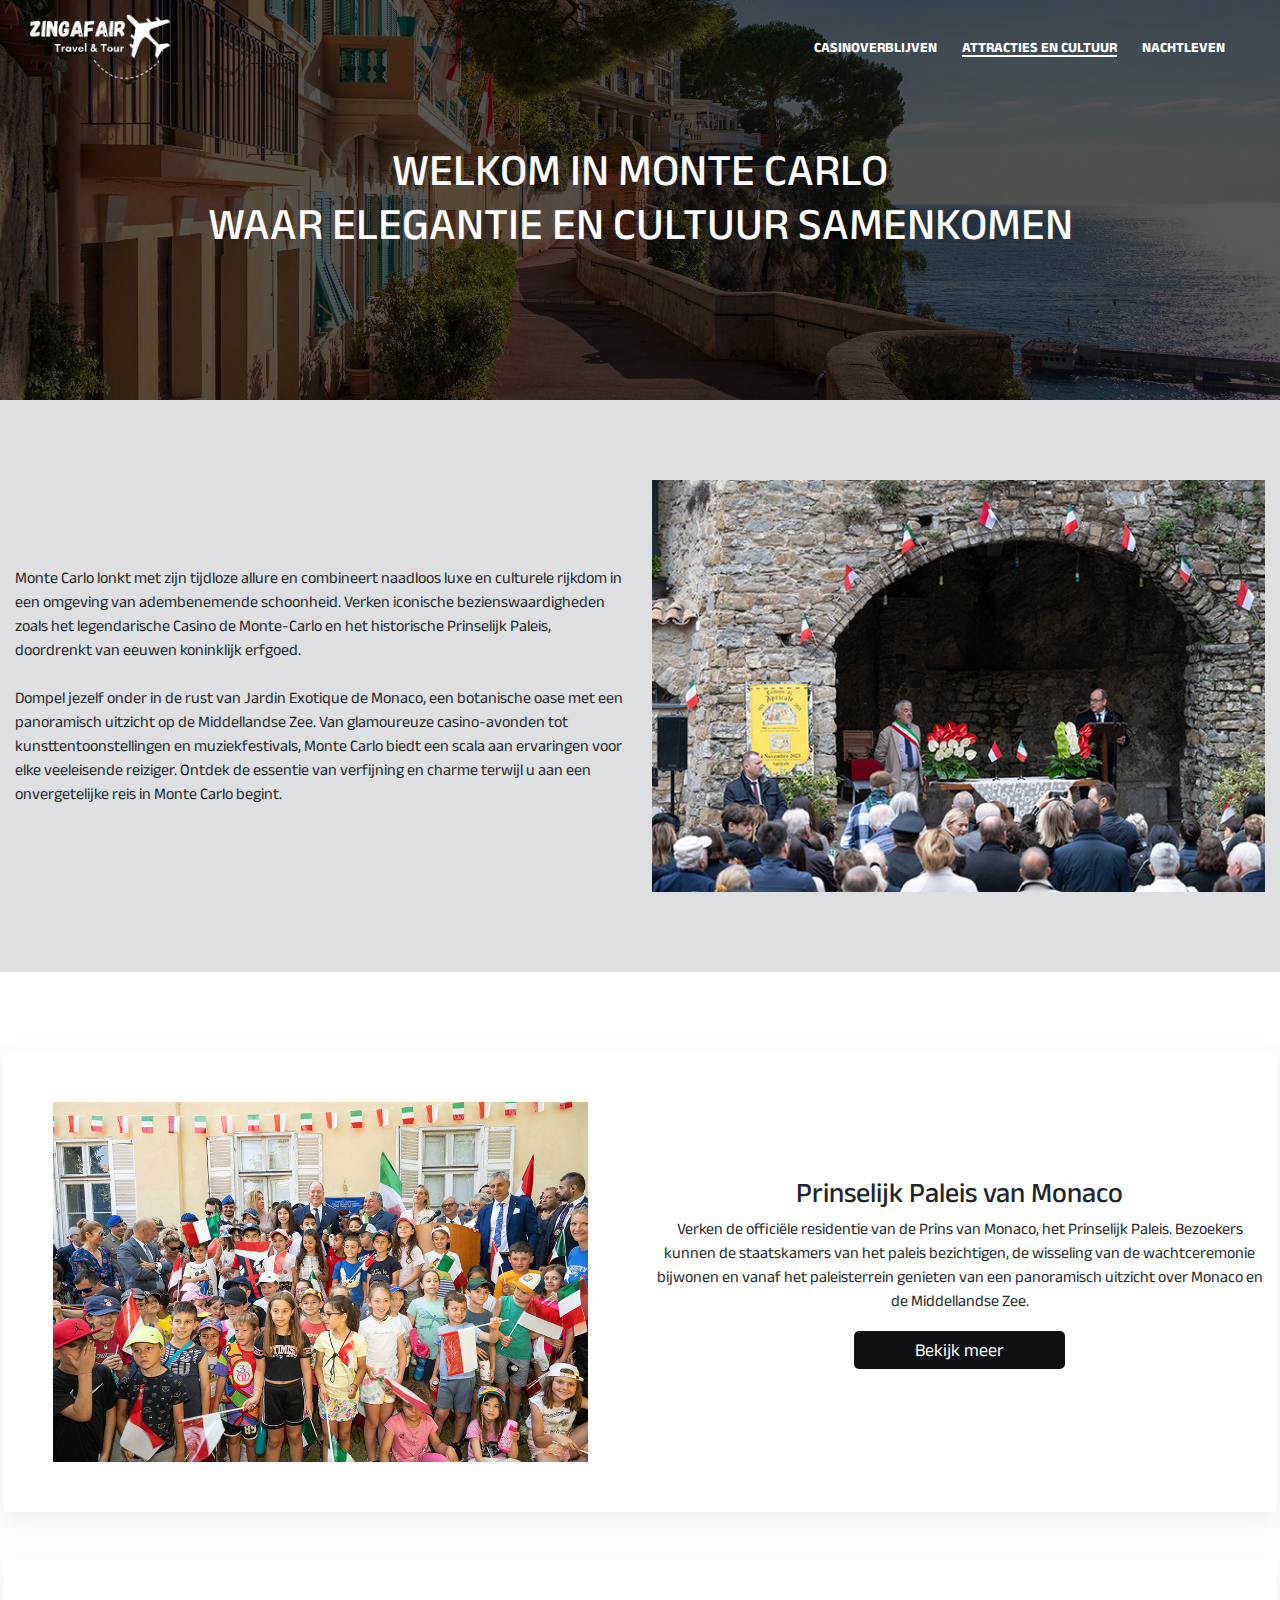
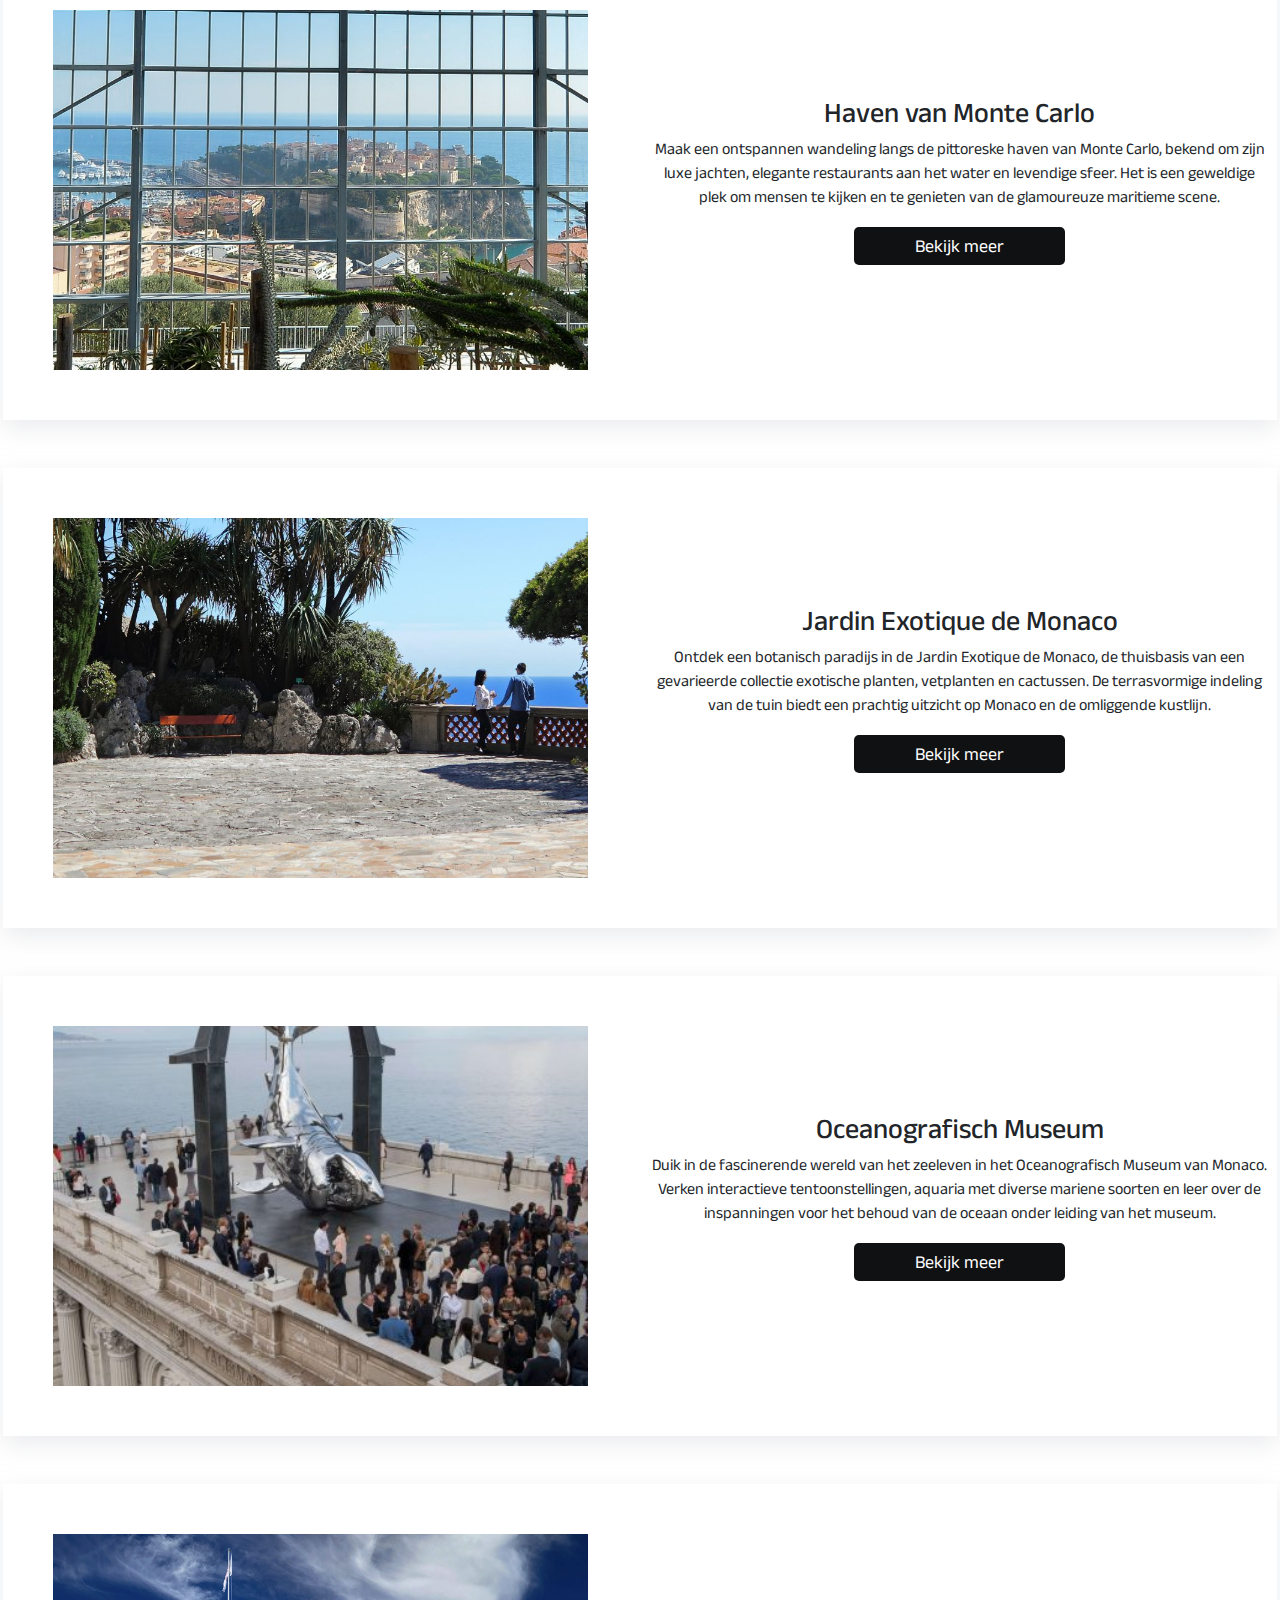
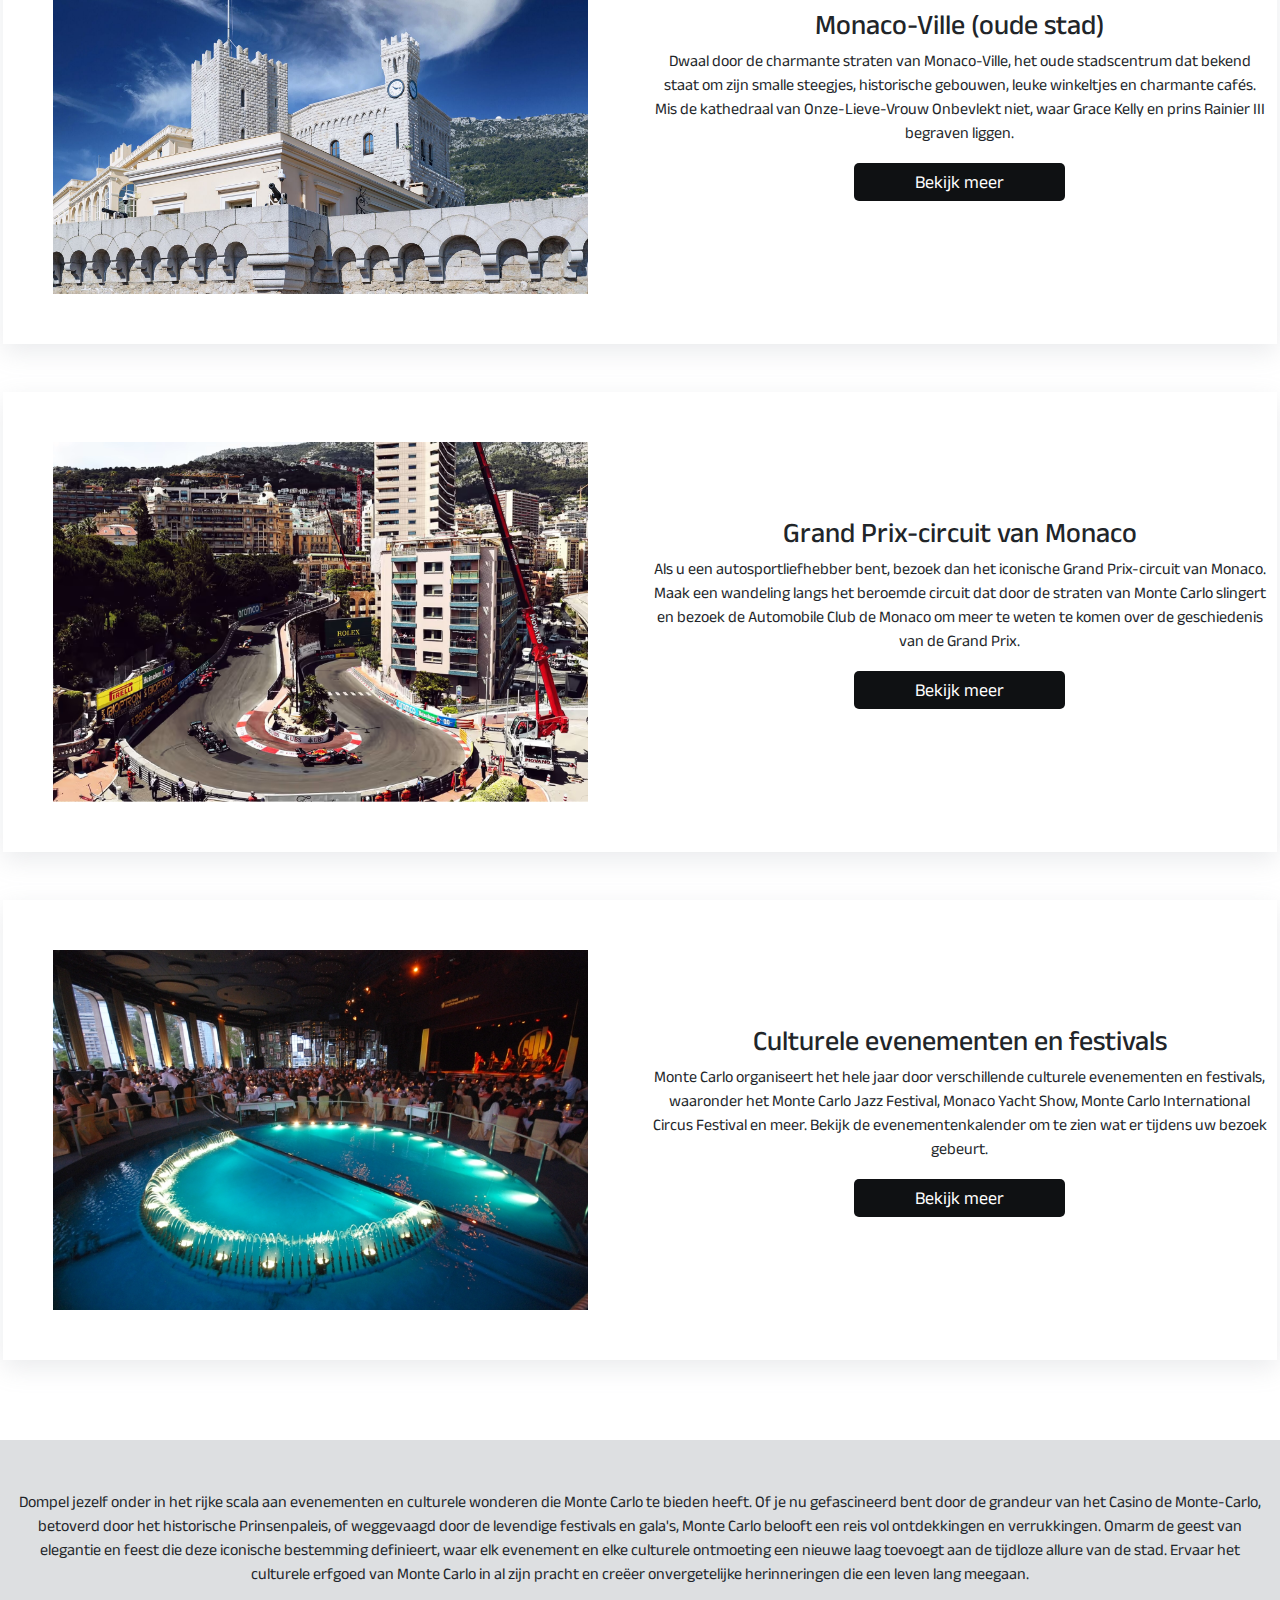
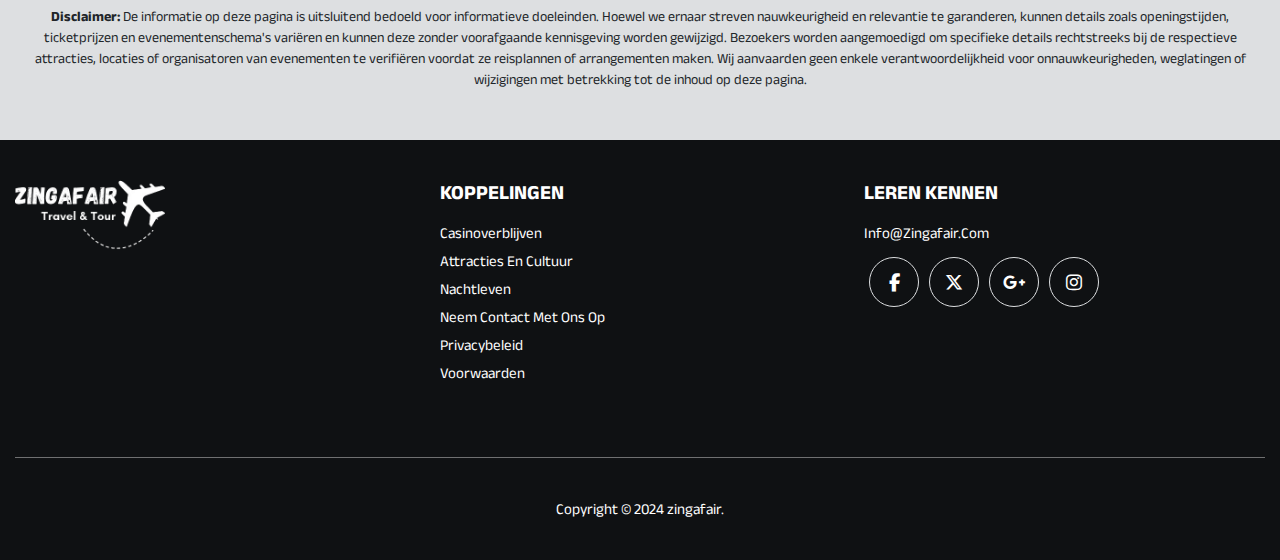
==== commit 67e20624: "changes" ====
--- a/attractions.html
+++ b/attractions.html
@@ -45,7 +45,7 @@
             <div class="row">
                 <div class="col-12">
                     <div class="banner_box">
-                        <h1>Welkom in Monte Carlo: waar elegantie en cultuur samenkomen</h1>
+                        <h1>Welkom in Monte Carlo <br>waar elegantie en cultuur samenkomen</h1>
                     </div>
                 </div>
             </div>
--- a/css/style.css
+++ b/css/style.css
@@ -314,7 +314,7 @@
 .single_footer h4 {
     color: #fff;
     margin-top: 0;
-    margin-bottom: 25px;
+    margin-bottom: 15px;
     font-weight: 700;
     text-transform: uppercase;
     font-size: 20px;
@@ -712,7 +712,6 @@
     height: 100%;
     display: flex;
     flex-direction: column;
-    justify-content: space-between;
     padding-bottom: 15px;
 }
 
--- a/css/responsive.css
+++ b/css/responsive.css
@@ -96,4 +96,18 @@
     .home_banner {
         height: 400px;
     }
+    .casino_gameinner h2 {
+        font-size: 28px;
+    }
+    .panel-default>.panel-heading a {
+        font-size: 18px;
+        padding: 20px 17px;
+    }
+    .single_footer h4 {
+        margin-top: 20px;
+        margin-bottom: 5px;
+    }
+    .banner_box h1 {
+        font-size: 30px;
+    }
 }
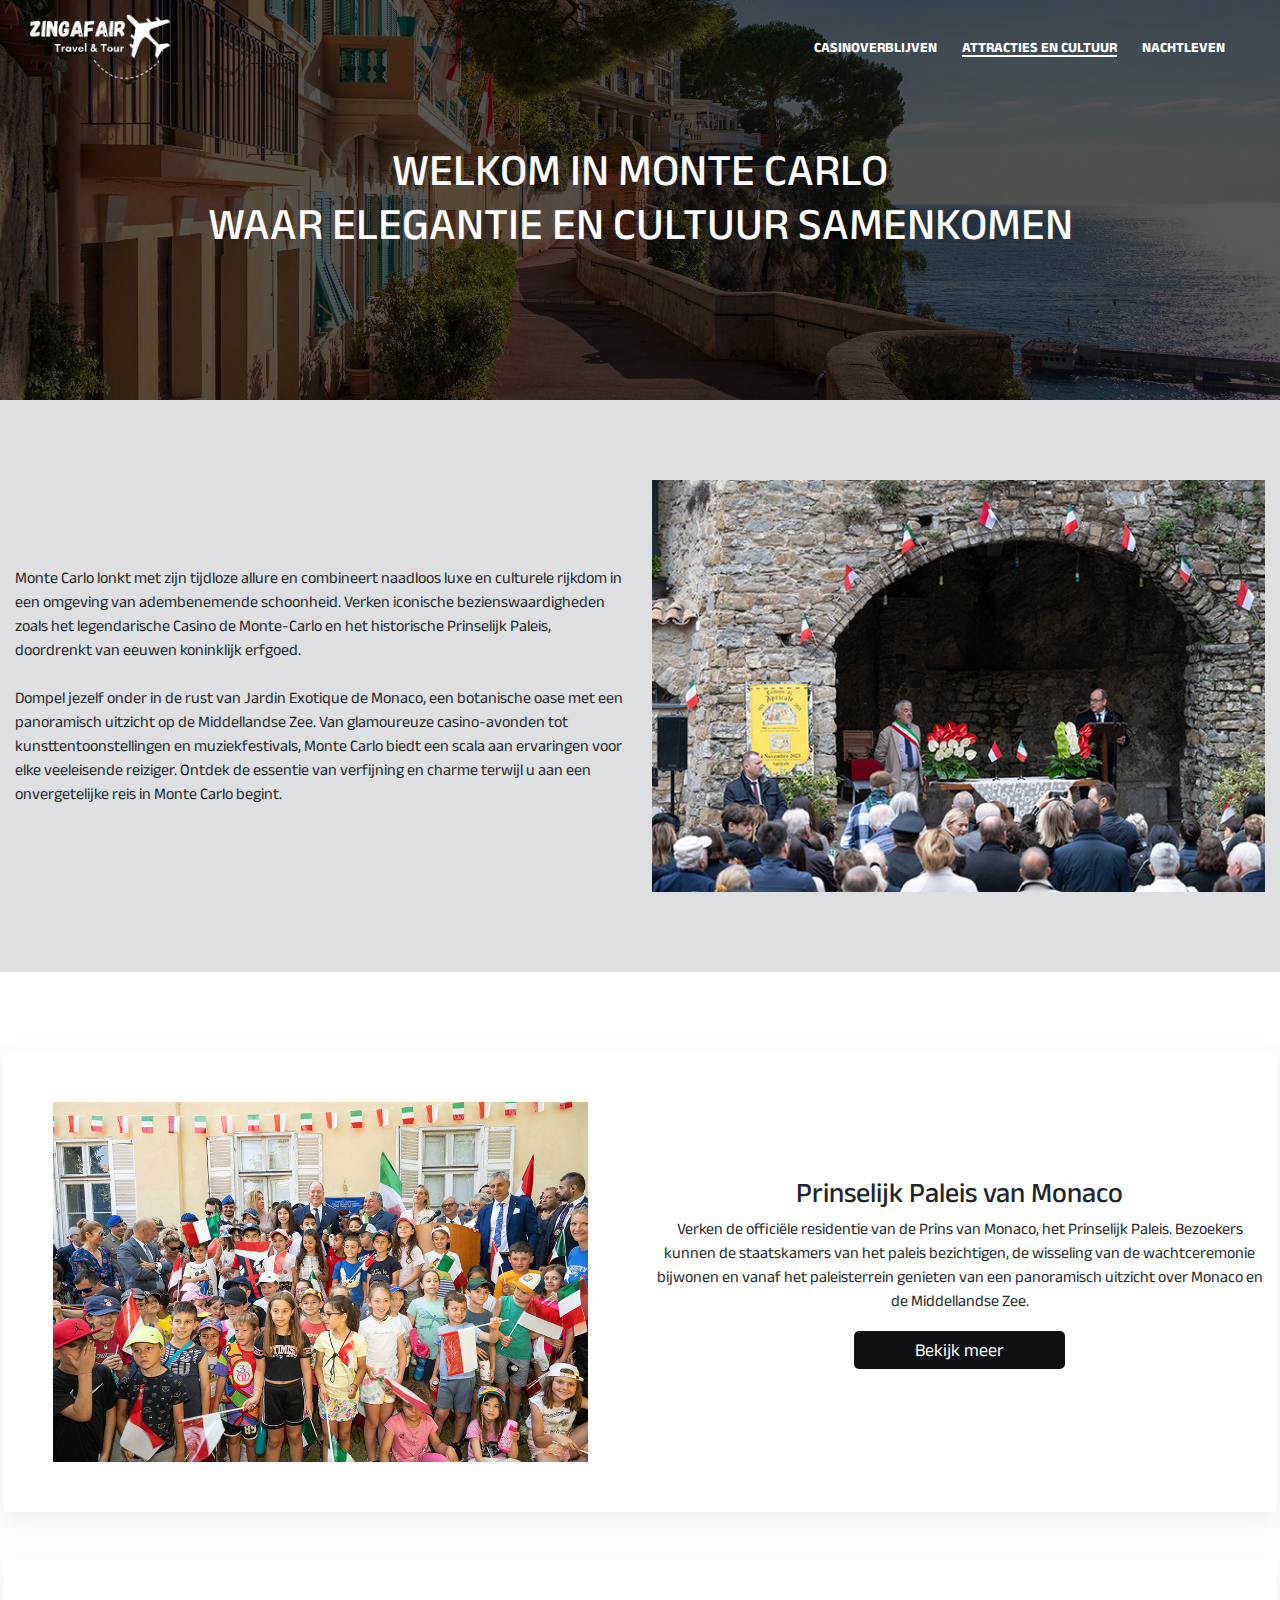
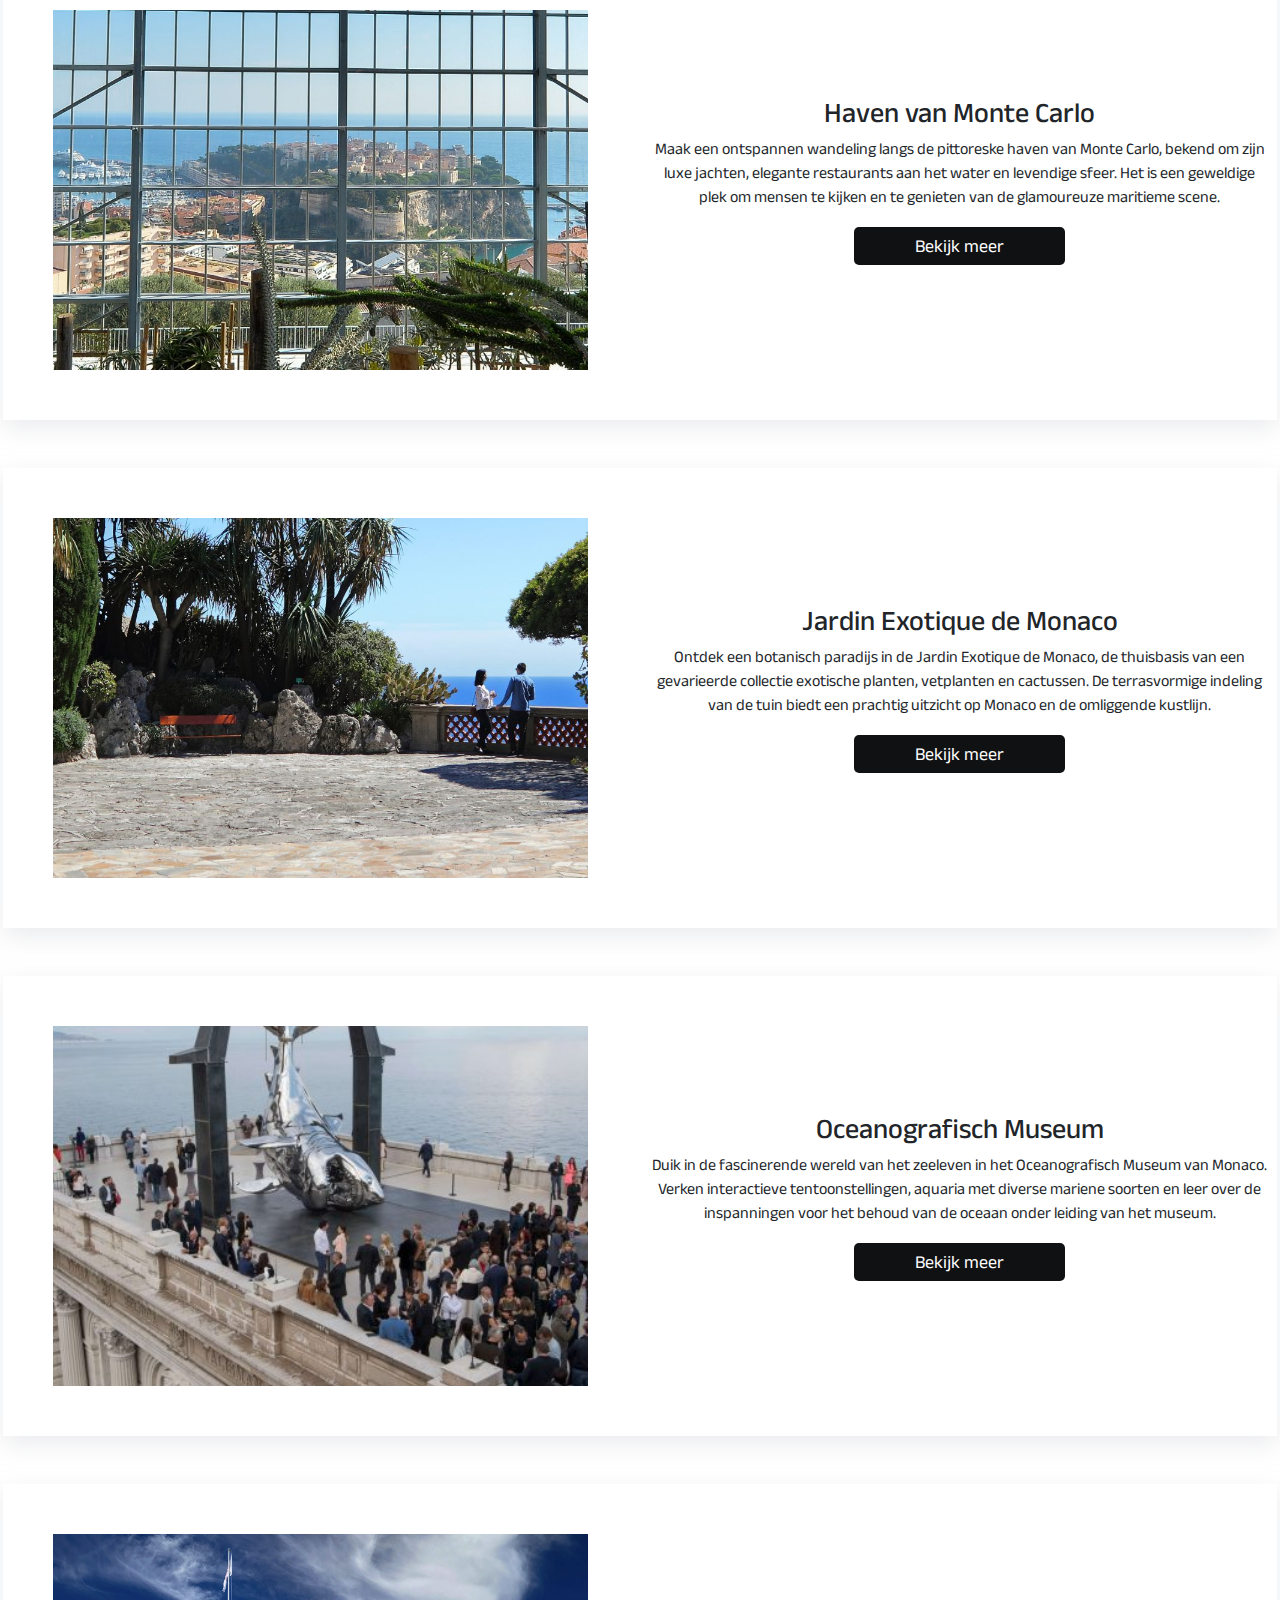
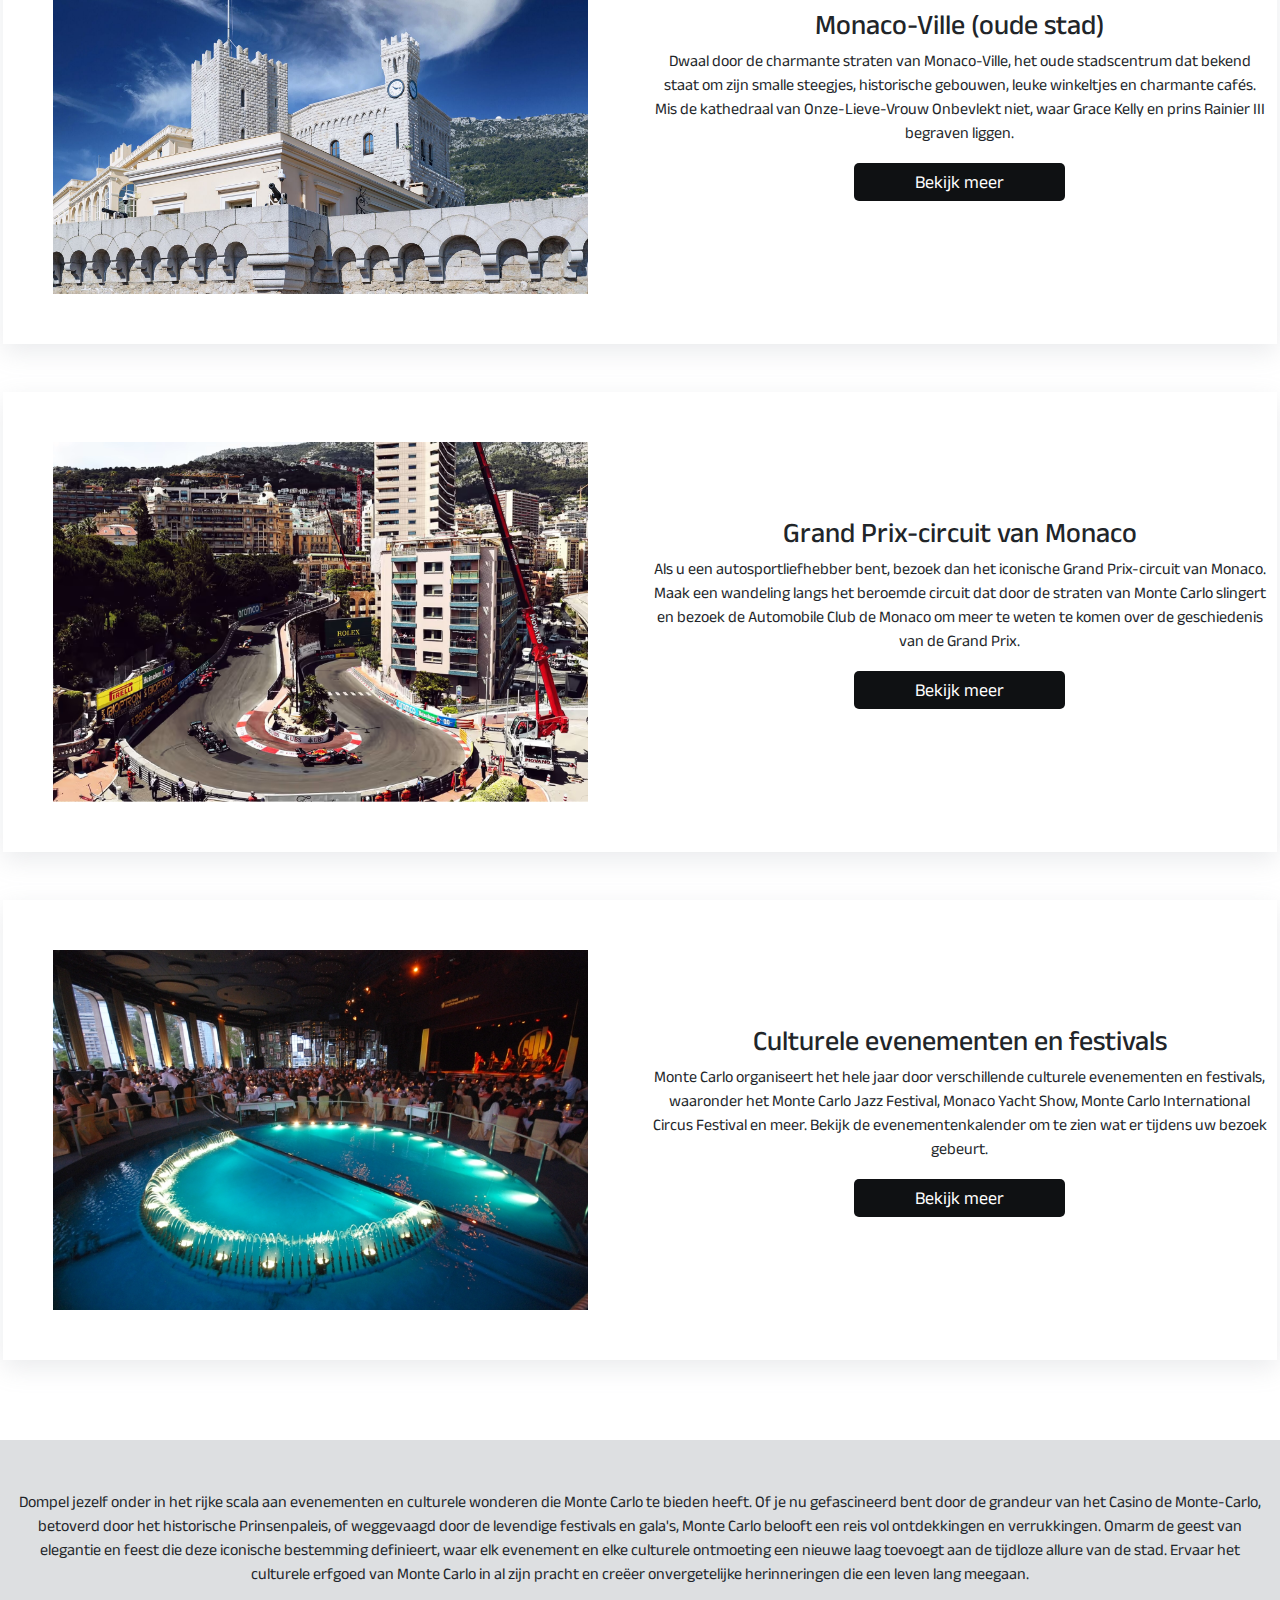
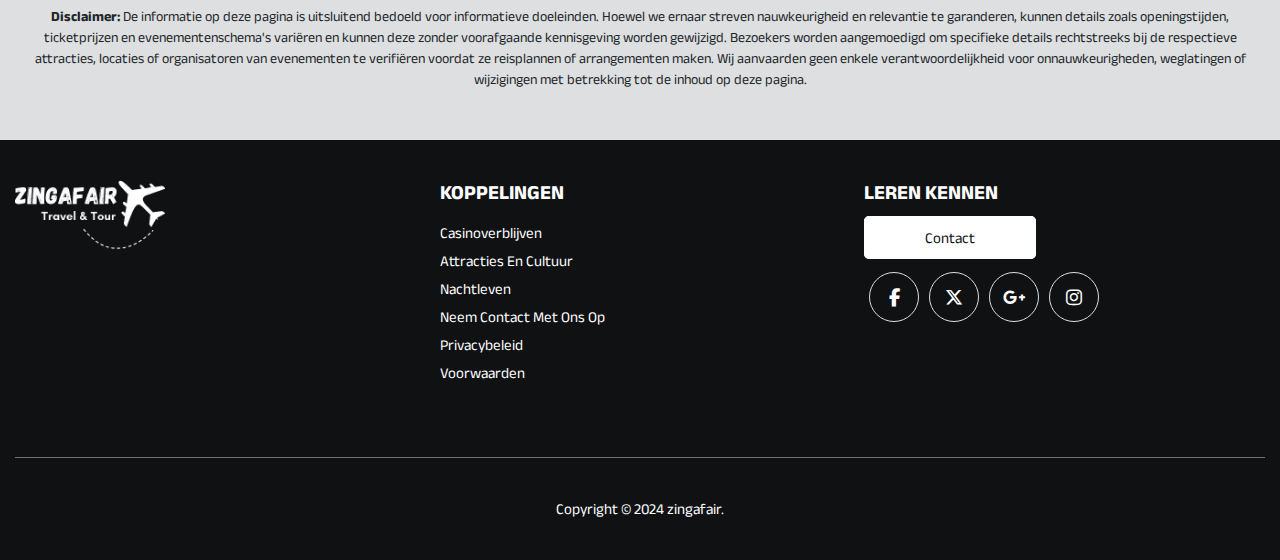
==== commit 98b81e3c: "changes" ====
--- a/attractions.html
+++ b/attractions.html
@@ -373,7 +373,7 @@
                         <div class="email">
                             <ul>
                                 <li>
-                                    <a href="mailto:info@zingafair.com">info@zingafair.com</a>
+                                    <a href="mailto:info@zingafair.com" class="contact_btn">Contact</a>
                                 </li>
                             </ul>
                         </div>
--- a/css/style.css
+++ b/css/style.css
@@ -60,10 +60,12 @@
     font-size: 35px;
     text-transform: capitalize;
 }
+
 .active {
     color: #fff !important;
     border-bottom: 1px solid #fff;
 }
+
 /* navbar styling  */
 
 .logo img {
@@ -261,6 +263,23 @@
 
 /* terms styling end */
 /* monte detail styling start */
+.detail-inner img {
+    transition: all .3s linear;
+}
+
+.detail-inner img:hover {
+    transform: scale(1.1);
+}
+
+
+
+.detail-inner article {
+    overflow: hidden;
+    height: 200px;
+    display: block;
+    width: 100%;
+}
+
 .monte_detail {
     padding: 80px 0;
 }
@@ -268,6 +287,7 @@
 .detail-inner p {
     text-align: center;
 }
+
 .detail-inner h3 {
     margin-top: 10px;
 }
@@ -277,9 +297,11 @@
     height: 200px;
     object-fit: cover;
 }
+
 .detail-inner {
     text-align: center;
 }
+
 /* monte detail styling end */
 /* footer styling */
 
@@ -304,7 +326,25 @@
     background-color: #0F1113;
     padding: 40px 0;
 }
-
+a.contact_btn {
+    text-decoration: none;
+    padding: 12px 60PX;
+    color: var(--primary-color) !important;
+    background: #fff;
+    border: 1px solid #fff;
+    transition: all 0.5s;
+    border-radius: 5px;
+    font-size: 18px;
+}
+
+a.contact_btn:hover {
+    border: 1px solid var(--primary-color);
+    color: var(--primary-color);
+    background: #fff;
+}
+.email {
+    margin: 20px 0;
+}
 /*END FOOTER SOCIAL DESIGN*/
 .single_footer h4 img {
     max-width: 150px;
@@ -319,17 +359,6 @@
     text-transform: uppercase;
     font-size: 20px;
 }
-
-/* 
-.single_footer h4::after {
-    content: "";
-    display: block;
-    height: 2px;
-    width: 40px;
-    background: #fff;
-    margin-top: 20px;
-} */
-
 .single_footer p {
     color: #eddd91;
     text-transform: uppercase;
@@ -505,6 +534,7 @@
     padding: 80px 0px;
     background-color: var(--secondary-color);
 }
+
 .below_text {
     display: flex;
     align-items: center;
@@ -513,52 +543,63 @@
     flex-direction: column;
     margin-bottom: 20px;
 }
+
 /* below banner styling end */
 .section {
     padding: 80px 0;
 }
+
 .casino_hotels_inner {
     box-shadow: rgba(149, 157, 165, 0.2) 0px 8px 24px;
 }
+
 .casino_hotels_inner img {
     transition: all 0.5s;
     padding: 40px;
 }
+
 .cashotel_card_further img {
     height: 440px;
     width: 100%;
     object-fit: cover;
 }
+
 .casino_hotels_inner img:hover {
     filter: brightness(0.5);
 }
+
 .casino_hotels_inner {
     padding: 10px;
 }
+
 a.common_btn {
     text-decoration: none;
     padding: 8px 60PX;
     color: #fff;
-    background:var(--primary-color);
+    background: var(--primary-color);
     border: 1px solid transparent;
     transition: all 0.5s;
     border-radius: 5px;
     font-size: 18px;
 }
+
 a.common_btn:hover {
     border: 1px solid var(--primary-color);
     color: var(--primary-color);
     background: transparent;
 }
+
 /* bottom text section start */
 .bottom_text_section {
     padding: 50px 0;
-	background-color: var(--secondary-color);
-}
+    background-color: var(--secondary-color);
+}
+
 p.dis {
     font-size: 14px;
     margin-top: 20px;
 }
+
 /* bottom section end */
 /* contact box info */
 /* info box styling */
@@ -641,6 +682,7 @@
     height: 100%;
     z-index: 0;
 }
+
 /* night_banner styling end */
 /* attract_banner styling start */
 .attract_banner {
@@ -660,6 +702,7 @@
     height: 100%;
     z-index: 0;
 }
+
 /* attract_banner styling end */
 /* casino game section  styling start */
 .casinostay_banner {
@@ -679,6 +722,7 @@
     height: 100%;
     z-index: 0;
 }
+
 /* casino game section styling end */
 
 .page_inner p {
@@ -693,6 +737,7 @@
     align-items: center;
     height: 100%;
 }
+
 .page_casino h3 {
     font-size: 21px;
 }
@@ -704,10 +749,12 @@
     height: auto;
     padding: 20px 40px 40px 40px;
 }
+
 .page_casino img {
     height: 250px;
     object-fit: cover;
 }
+
 .page_casino {
     height: 100%;
     display: flex;
@@ -723,6 +770,7 @@
 .page_casino h3 {
     margin-top: 10px;
 }
+
 .pages_section h2 {
     text-align: center;
     color: var(--primary-color);
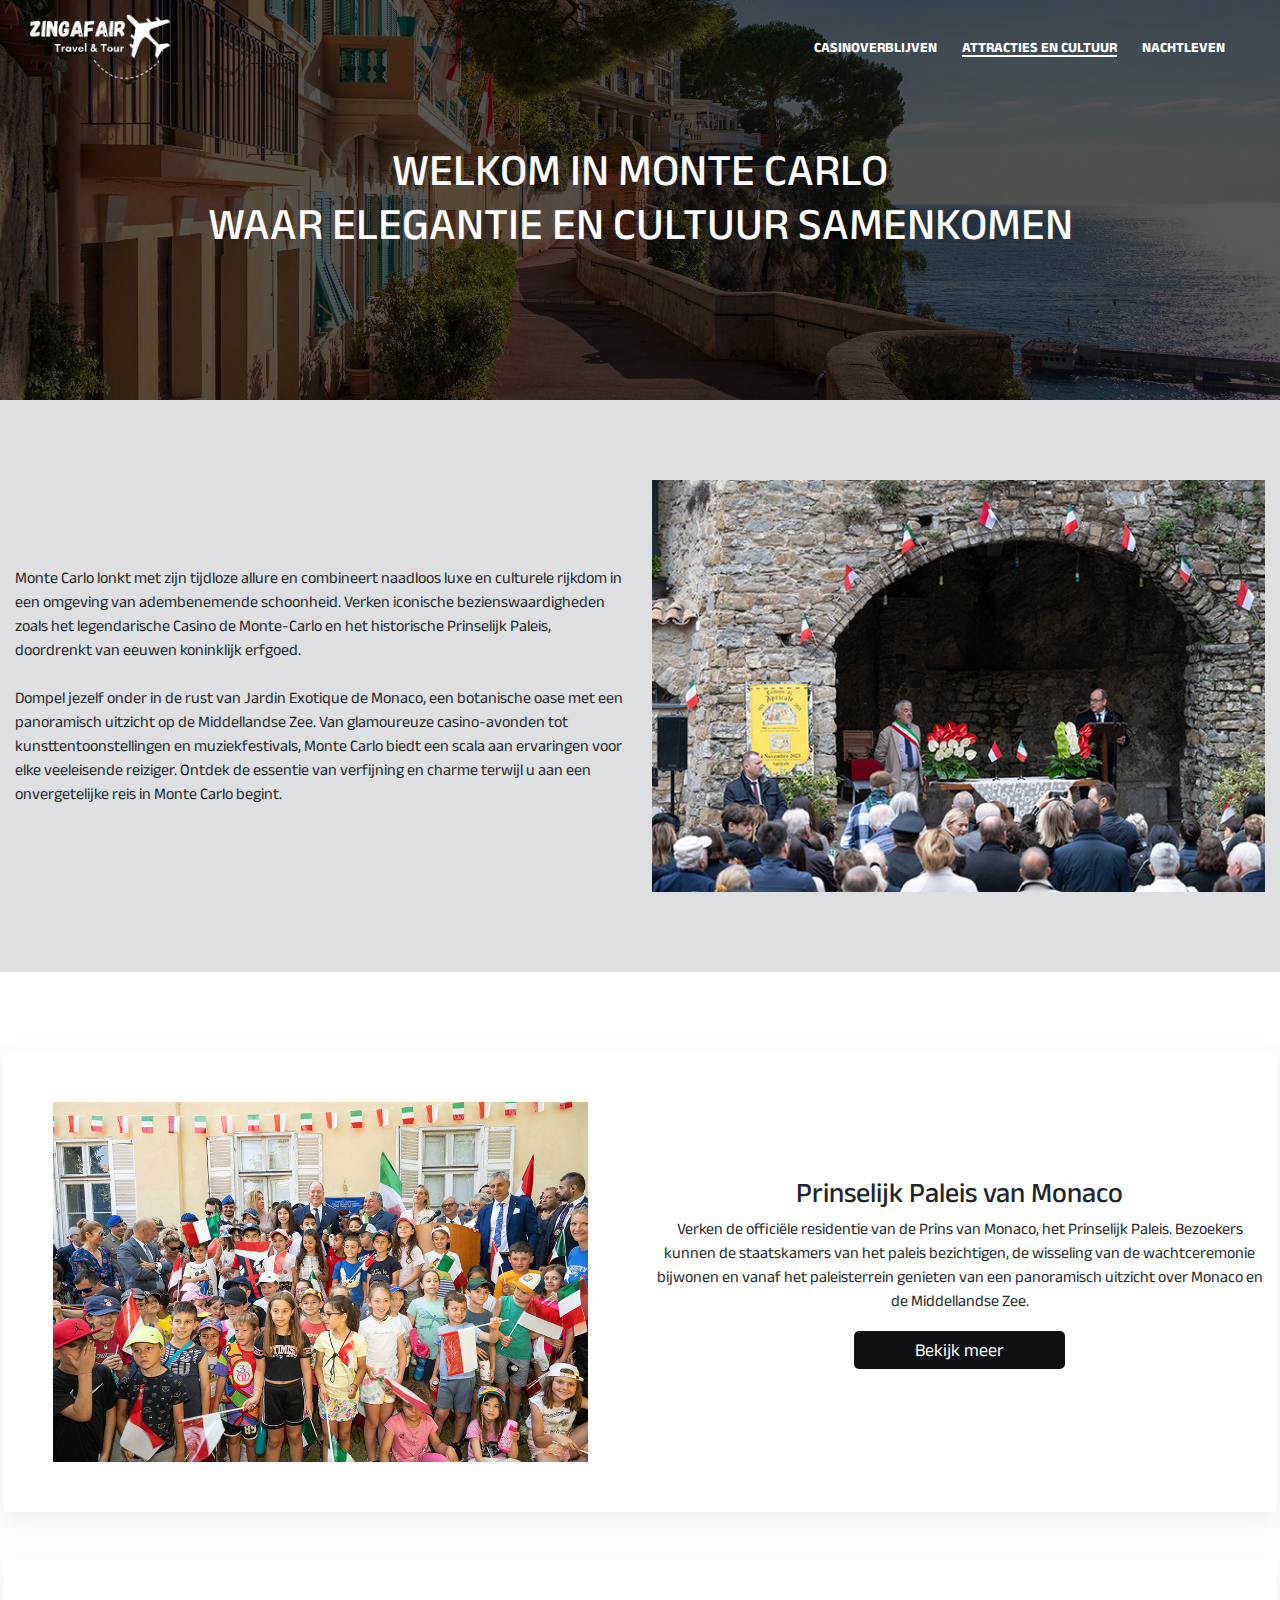
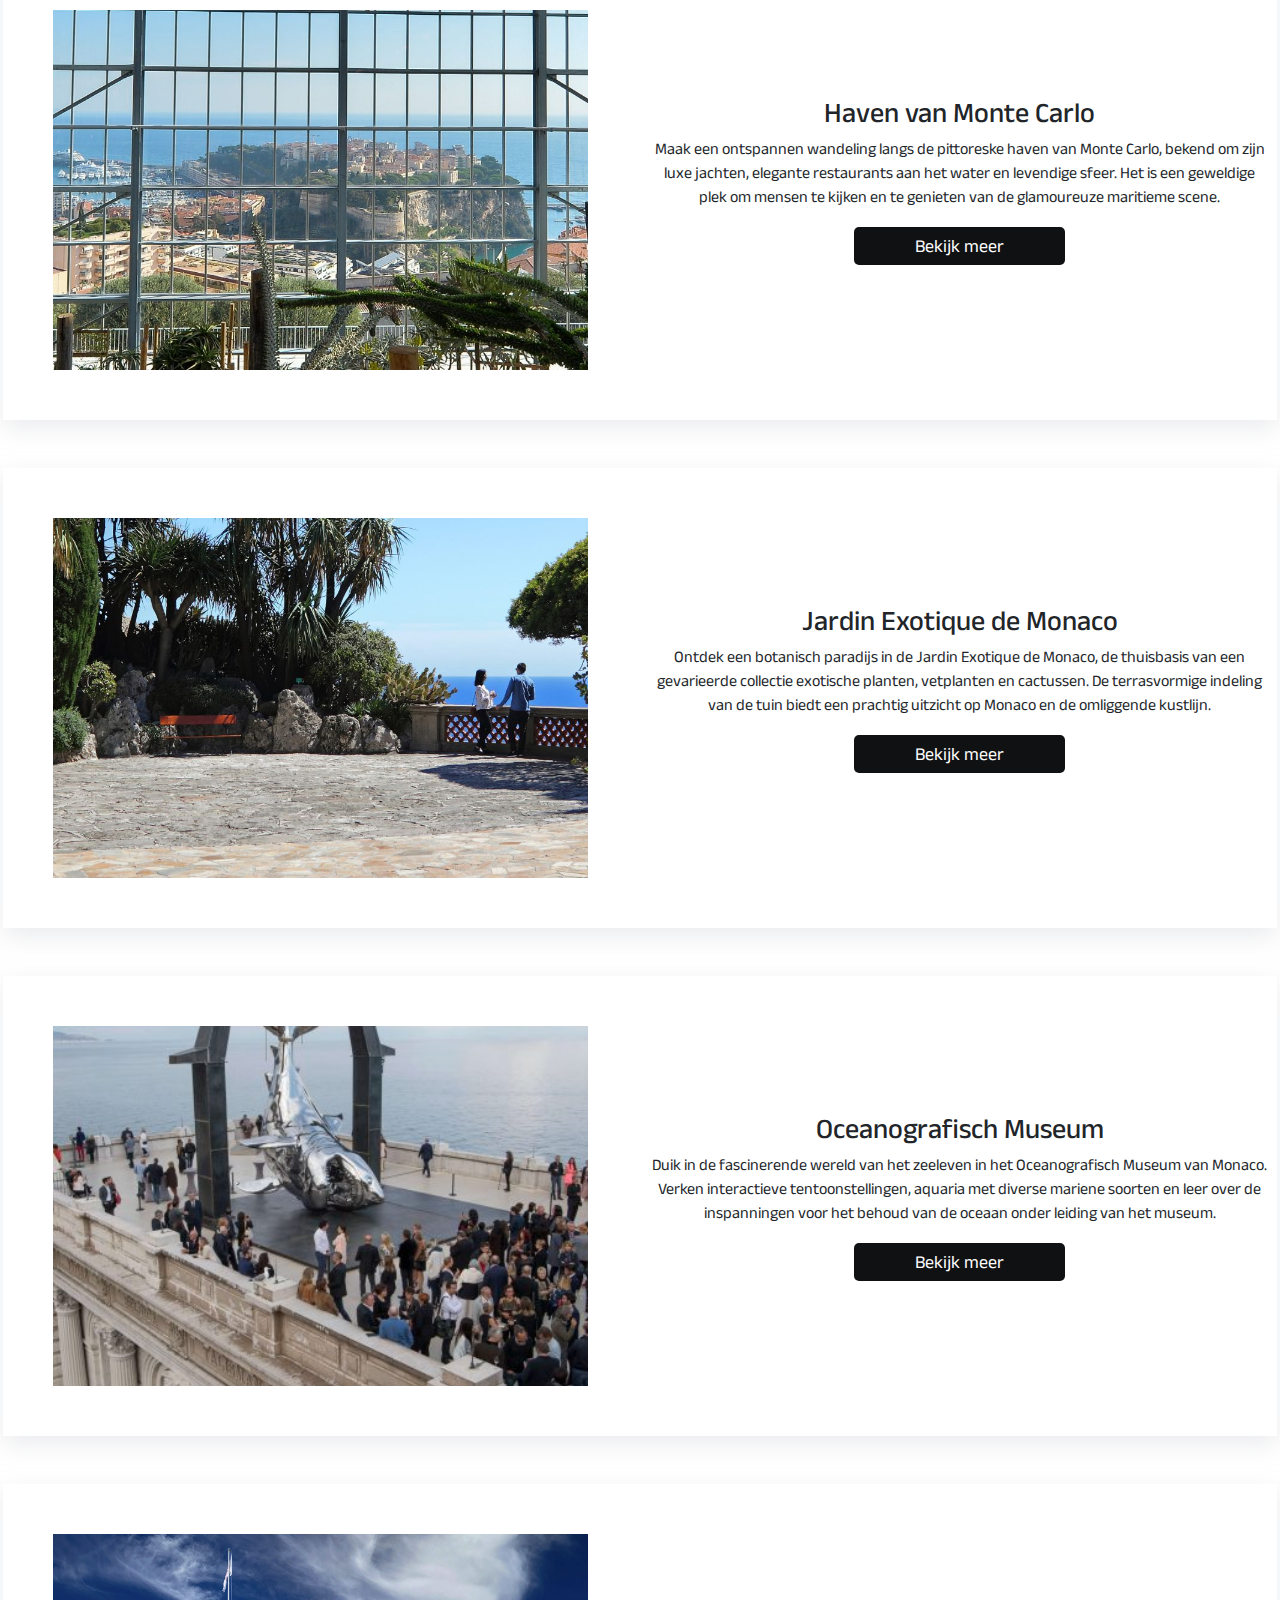
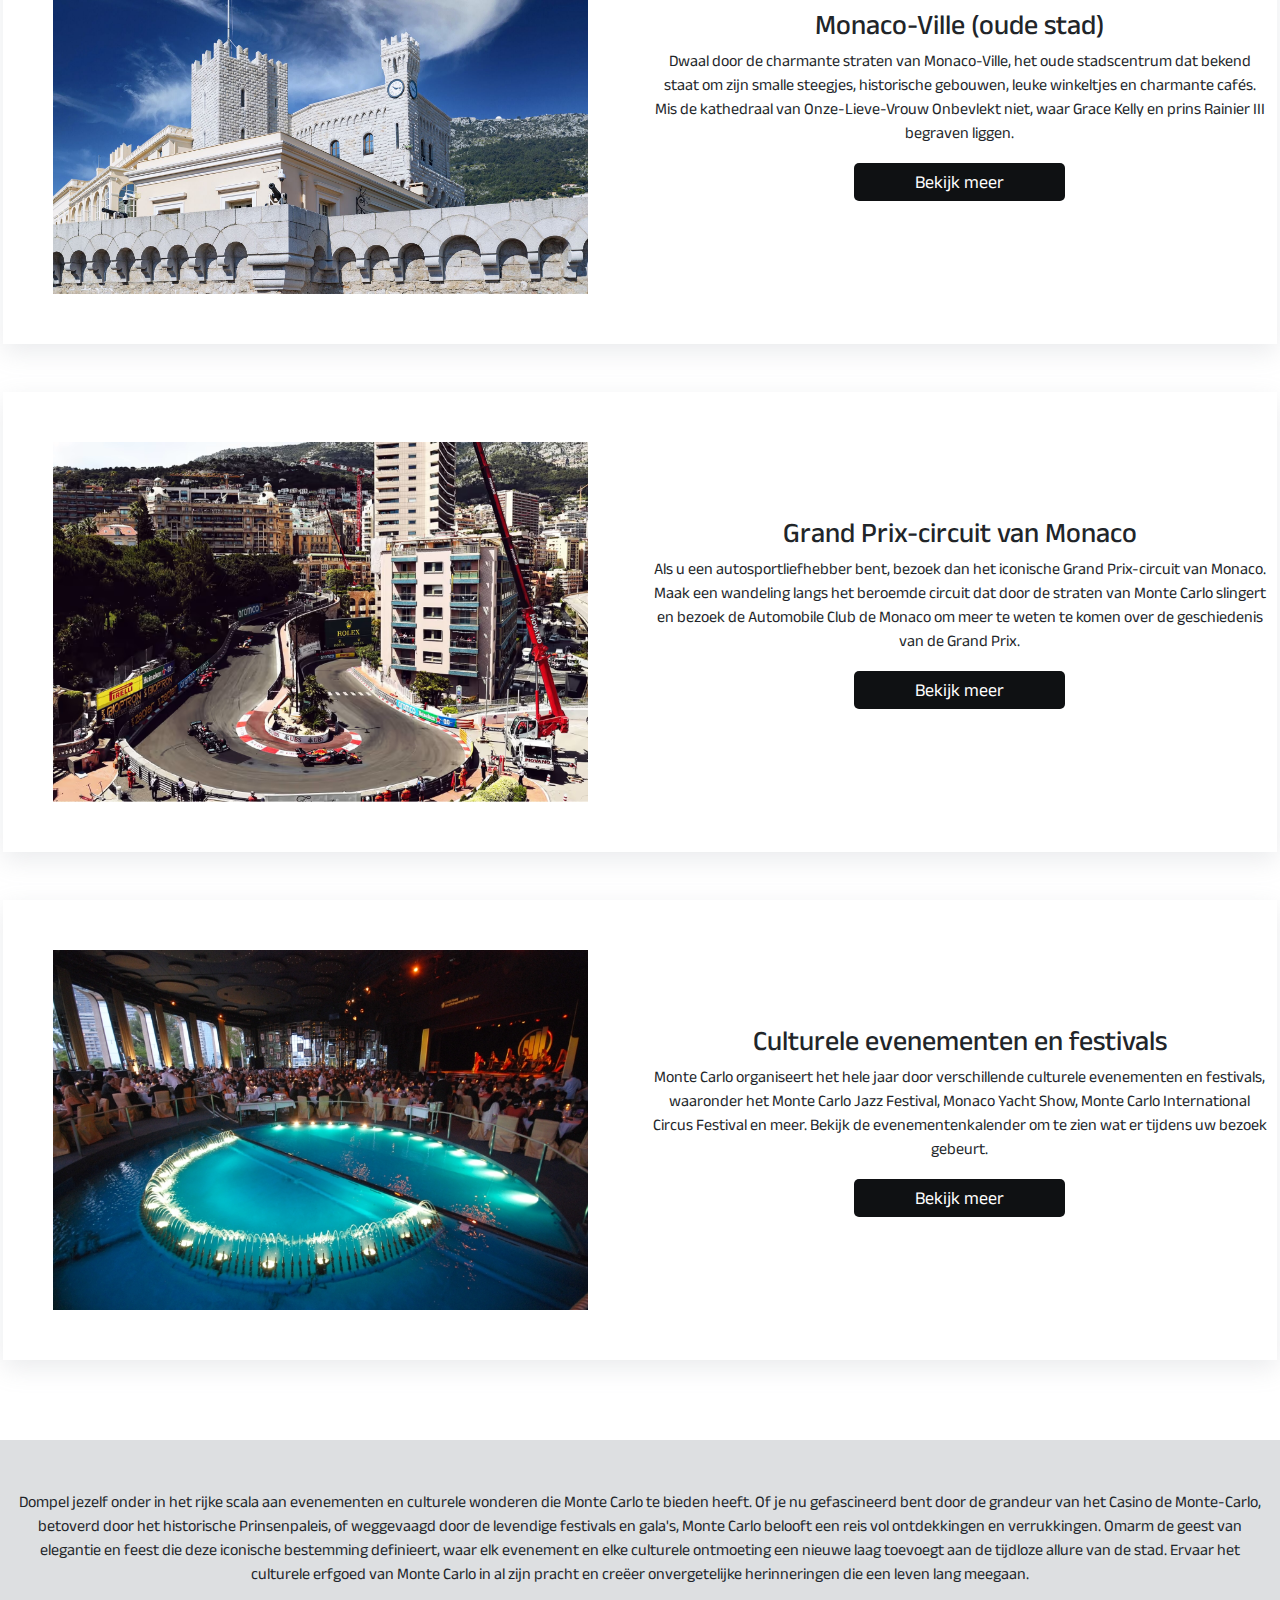
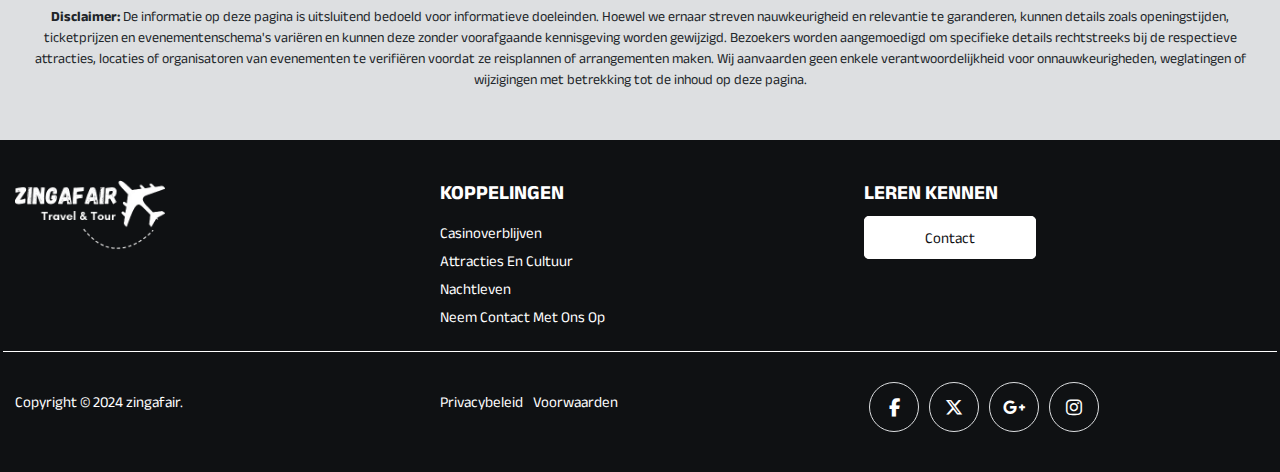
==== commit b31d771c: "changes" ====
--- a/attractions.html
+++ b/attractions.html
@@ -339,63 +339,72 @@
         </div>
     </div>
     <!-- text section end -->
-    <!-- footer styling start -->
-    <div class="footer">
-        <div class="container">
-            <div class="row">
-                <div class="col-lg-4 col-sm-6 col-xs-12">
-                    <div class="single_footer">
-                        <a href="index.html">
-                            <h4><img src="img/logo.png" alt="logo"></h4>
-                        </a>
+   <!-- footer styling start -->
+   <div class="footer">
+    <div class="container">
+        <div class="row">
+            <div class="col-lg-4 col-sm-6 col-xs-12">
+                <div class="single_footer">
+                    <a href="index.html">
+                        <h4><img src="img/logo.png" alt="logo"></h4>
+                    </a>
+                    <ul>
+
+                    </ul>
+                </div>
+            </div>
+            <div class="col-md-4 col-sm-6 col-xs-12">
+                <div class="single_footer single_footer_address">
+                    <h4>
+                        Koppelingen</h4>
+                    <ul>
+                        <li><a href="casinostays.html">Casinoverblijven</a></li>
+                        <li><a href="attractions.html">Attracties en cultuur</a></li>
+                        <li><a href="night.html">Nachtleven</a></li>
+                        <li><a href="contact.html">Neem contact met ons op</a></li>
+
+                    </ul>
+                </div>
+            </div>
+            <div class="col-md-4 col-sm-12 col-xs-12">
+                <div class="single_footer single_footer_address">
+                    <h4>Leren kennen</h4>
+                    <div class="email">
                         <ul>
-
+                            <li>
+                                <a href="mailto:info@zingafair.com" class="contact_btn">Contact</a>
+                            </li>
                         </ul>
                     </div>
                 </div>
-                <div class="col-md-4 col-sm-6 col-xs-12">
-                    <div class="single_footer single_footer_address">
-                        <h4>
-                            Koppelingen</h4>
-                        <ul>
-                            <li><a href="casinostays.html">Casinoverblijven</a></li>
-                            <li><a href="attractions.html">Attracties en cultuur</a></li>
-                            <li><a href="night.html">Nachtleven</a></li>
-                            <li><a href="contact.html">Neem contact met ons op</a></li>
-                            <li><a href="privacy.html">privacybeleid</a></li>
-                            <li><a href="terms.html"> Voorwaarden</a></li>
-                        </ul>
-                    </div>
-                </div>
-                <div class="col-md-4 col-sm-12 col-xs-12">
-                    <div class="single_footer single_footer_address">
-                        <h4>Leren kennen</h4>
-                        <div class="email">
-                            <ul>
-                                <li>
-                                    <a href="mailto:info@zingafair.com" class="contact_btn">Contact</a>
-                                </li>
-                            </ul>
-                        </div>
-                        <div class="social_profile">
-                            <ul>
-                                <li><a href="#"><i class="fa-brands fa-facebook-f"></i></a></li>
-                                <li><a href="#"><i class="fa-brands fa-x-twitter"></i></a></li>
-                                <li><a href="#"><i class="fa-brands fa-google-plus-g"></i></a></li>
-                                <li><a href="#"><i class="fa-brands fa-instagram"></i></a></li>
-                            </ul>
-                        </div>
-                    </div>
-                </div>
-            </div>
-            <div class="row">
-                <div class="col-lg-12 col-sm-12 col-xs-12">
-                    <p class="copyright">Copyright © 2024 <a href="#">zingafair</a>.</p>
+            </div>
+        </div>
+        <div class="row bottom">
+            <div class="col-lg-4 col-md-5 col-sm-12">
+                <p class="copyright">Copyright © 2024 <a href="#">zingafair</a>.</p>
+            </div>
+            <div class="col-lg-4 col-md-5 col-sm-12">
+                <div class="single_footer single_footer_address below_address d-flex">
+                    <ul>
+                        <li><a href="privacy.html">privacybeleid</a></li>
+                        <li><a href="terms.html"> Voorwaarden</a></li>
+                    </ul>
+                </div>
+            </div>
+            <div class="col-lg-4 col-md-5 col-sm-12">
+                <div class="social_profile">
+                    <ul>
+                        <li><a href="#"><i class="fa-brands fa-facebook-f"></i></a></li>
+                        <li><a href="#"><i class="fa-brands fa-x-twitter"></i></a></li>
+                        <li><a href="#"><i class="fa-brands fa-google-plus-g"></i></a></li>
+                        <li><a href="#"><i class="fa-brands fa-instagram"></i></a></li>
+                    </ul>
                 </div>
             </div>
         </div>
     </div>
-    <!-- footer styling end -->
+</div>
+<!-- footer styling end -->
     <script src="https://cdnjs.cloudflare.com/ajax/libs/jquery/2.2.2/jquery.min.js"></script>
     <script src="javascript/bootstrap.js"></script>
     <script src="javascript/slick.js"></script>
--- a/css/style.css
+++ b/css/style.css
@@ -345,6 +345,12 @@
 .email {
     margin: 20px 0;
 }
+.single_footer.single_footer_address.below_address ul {
+    display: flex;
+    gap: 10px;
+    align-items: center;
+    justify-content: center;
+}
 /*END FOOTER SOCIAL DESIGN*/
 .single_footer h4 img {
     max-width: 150px;
@@ -448,14 +454,18 @@
 
 /*END SOCIAL PROFILE CSS*/
 .copyright {
-    margin-top: 70px;
-    padding-top: 40px;
     color: #fff;
     font-size: 15px;
-    border-top: 1px solid rgba(255, 255, 255, 0.4);
-    text-align: center;
-}
-
+    text-align: left;
+}
+.row.bottom {
+    padding-top: 20px;
+    justify-content: center !important;
+    align-items: center;
+    border-top: 1px solid #fff;
+    margin-top: 20px;
+
+}
 .copyright a {
     color: #fff;
     transition: all 0.2s ease 0s;
--- a/css/responsive.css
+++ b/css/responsive.css
@@ -76,9 +76,6 @@
     .below_banner {
         padding: 40px 0px;
     }
-    .copyright {
-        margin-top: 40px;
-    }
     .casino_hotels_inner img {
         padding: 10px;
     }
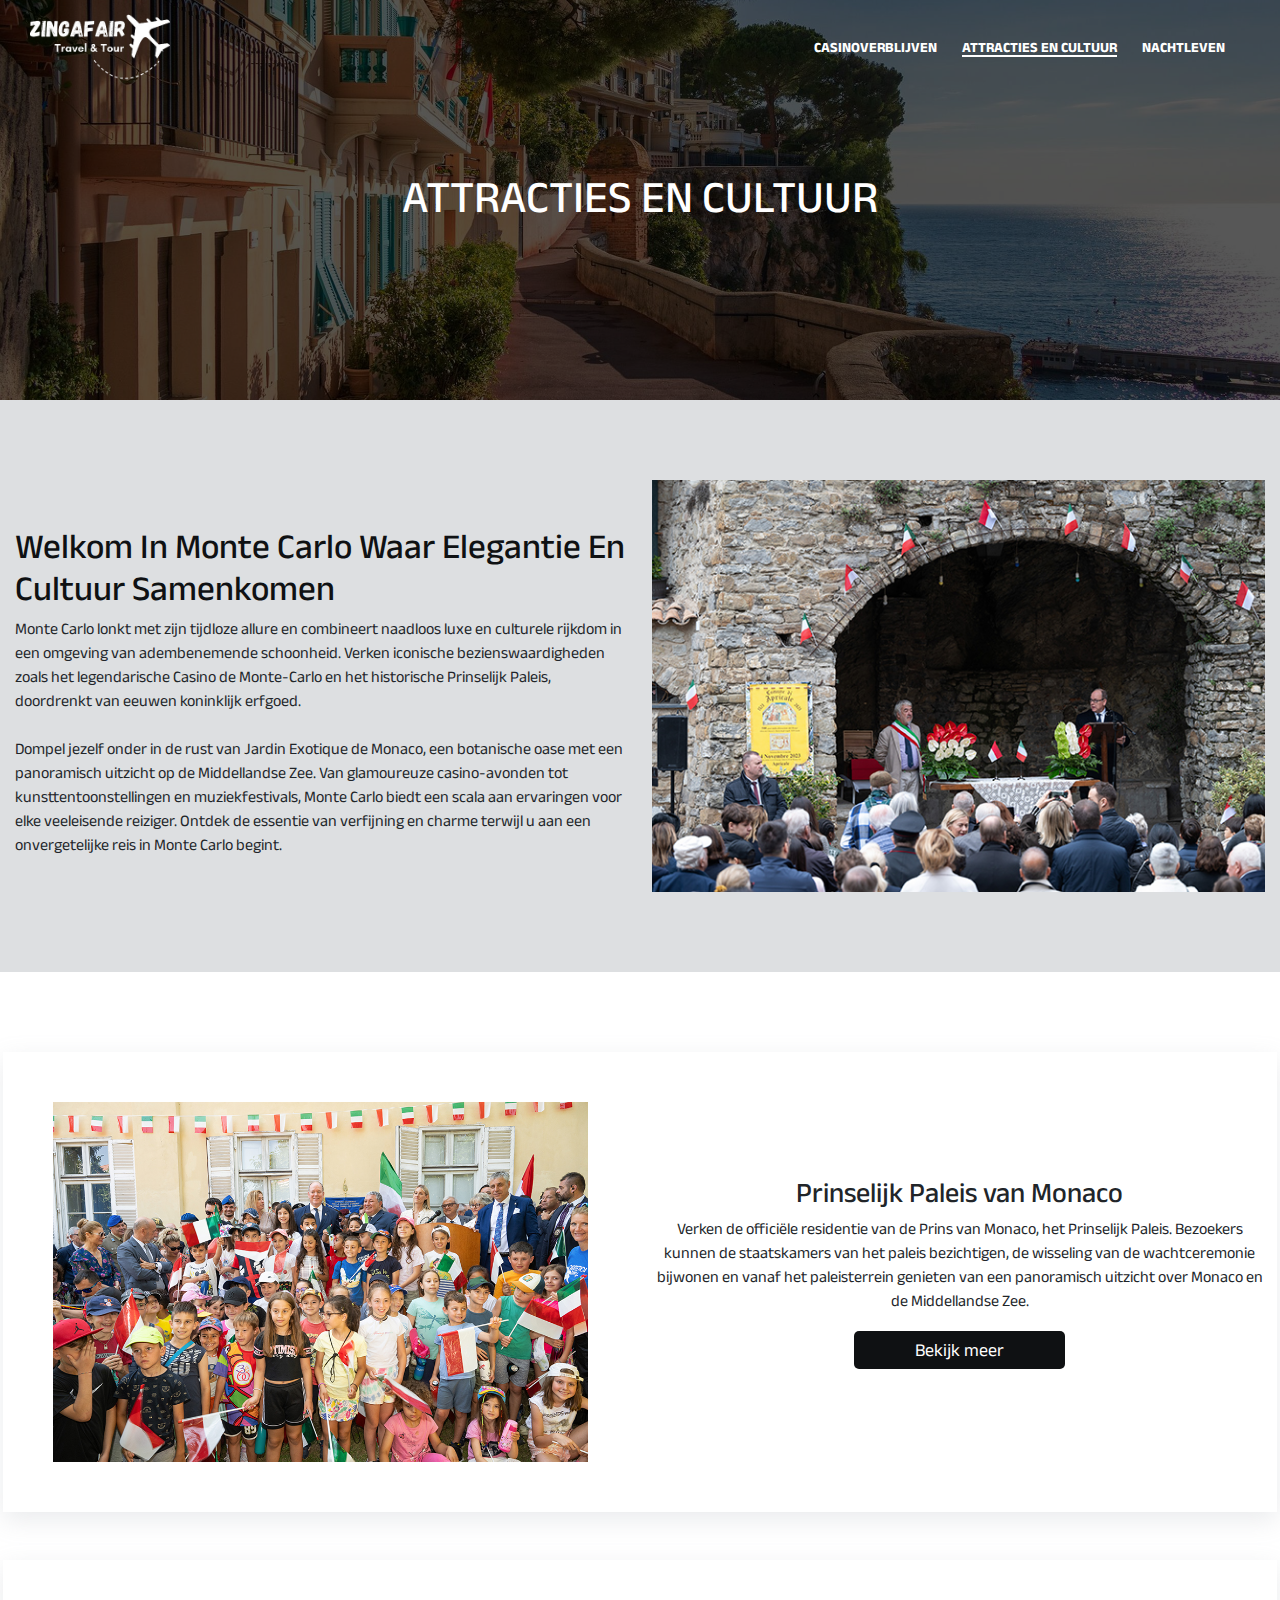
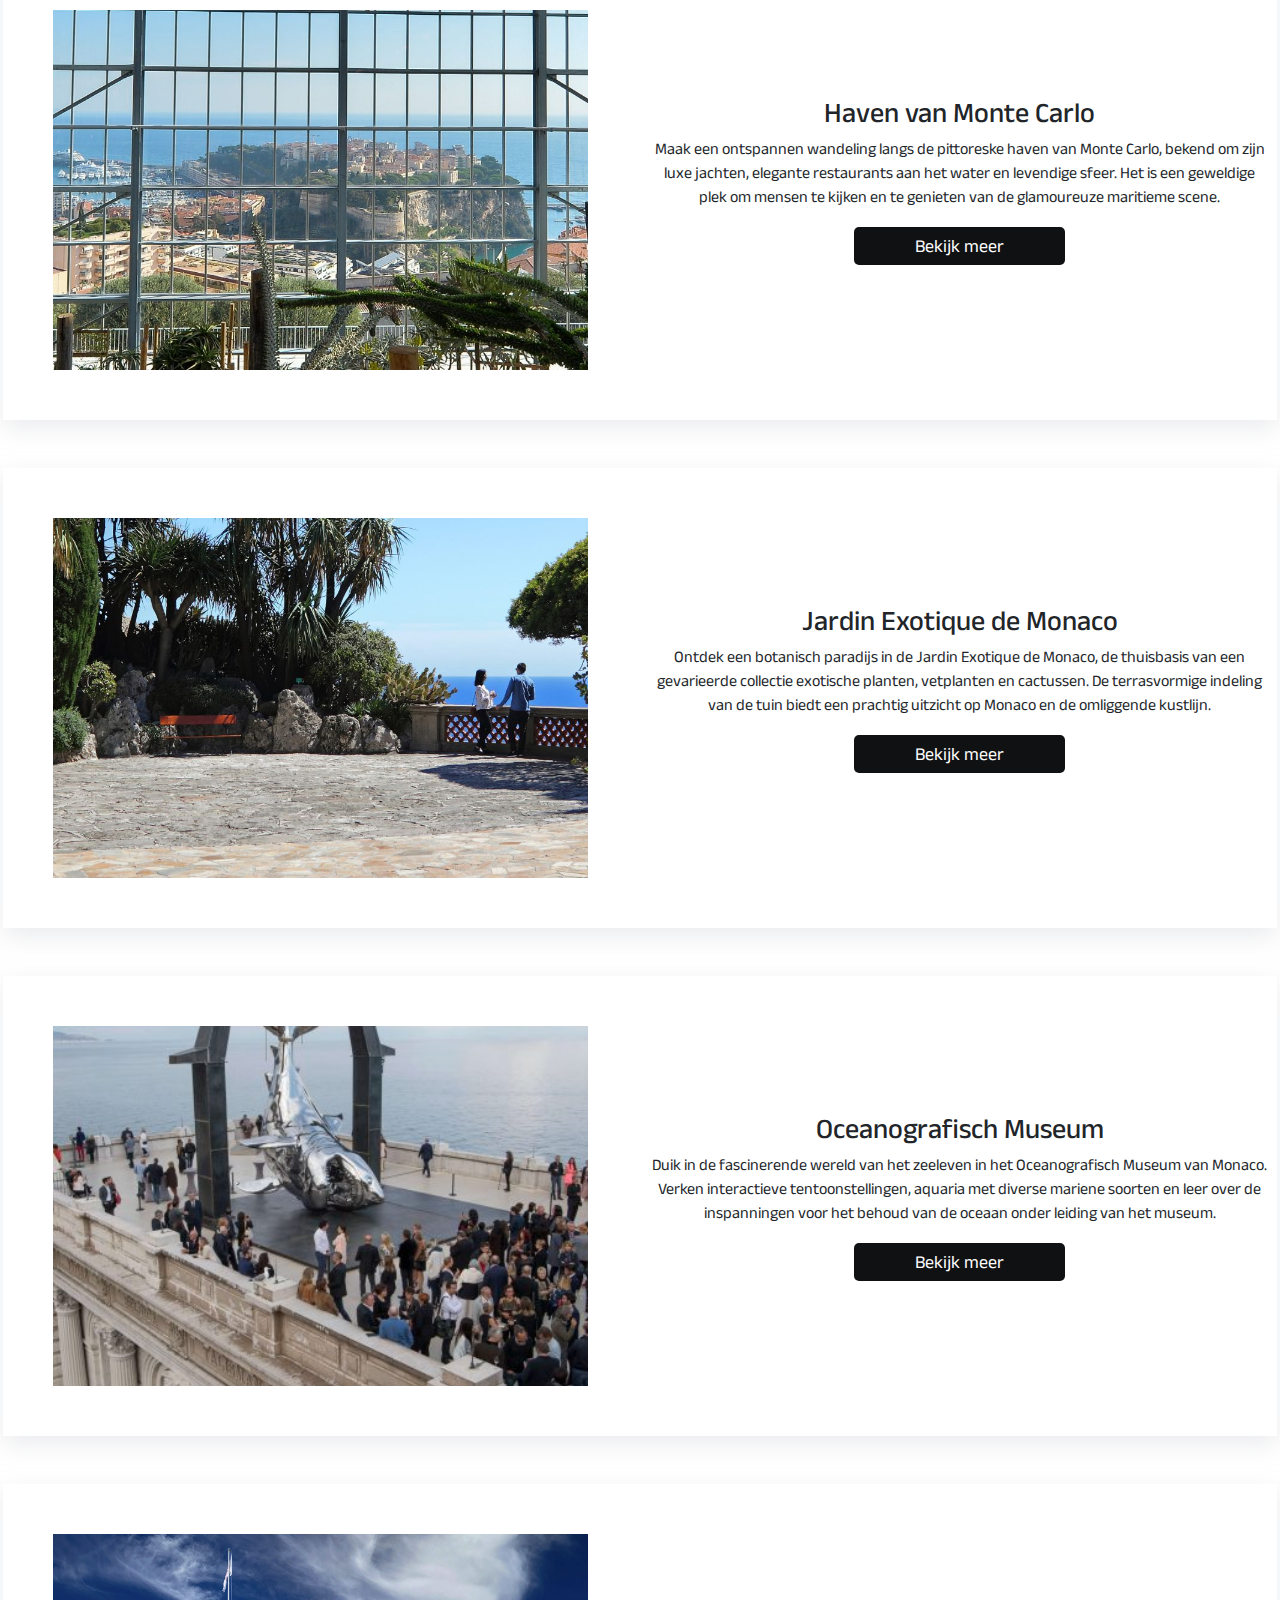
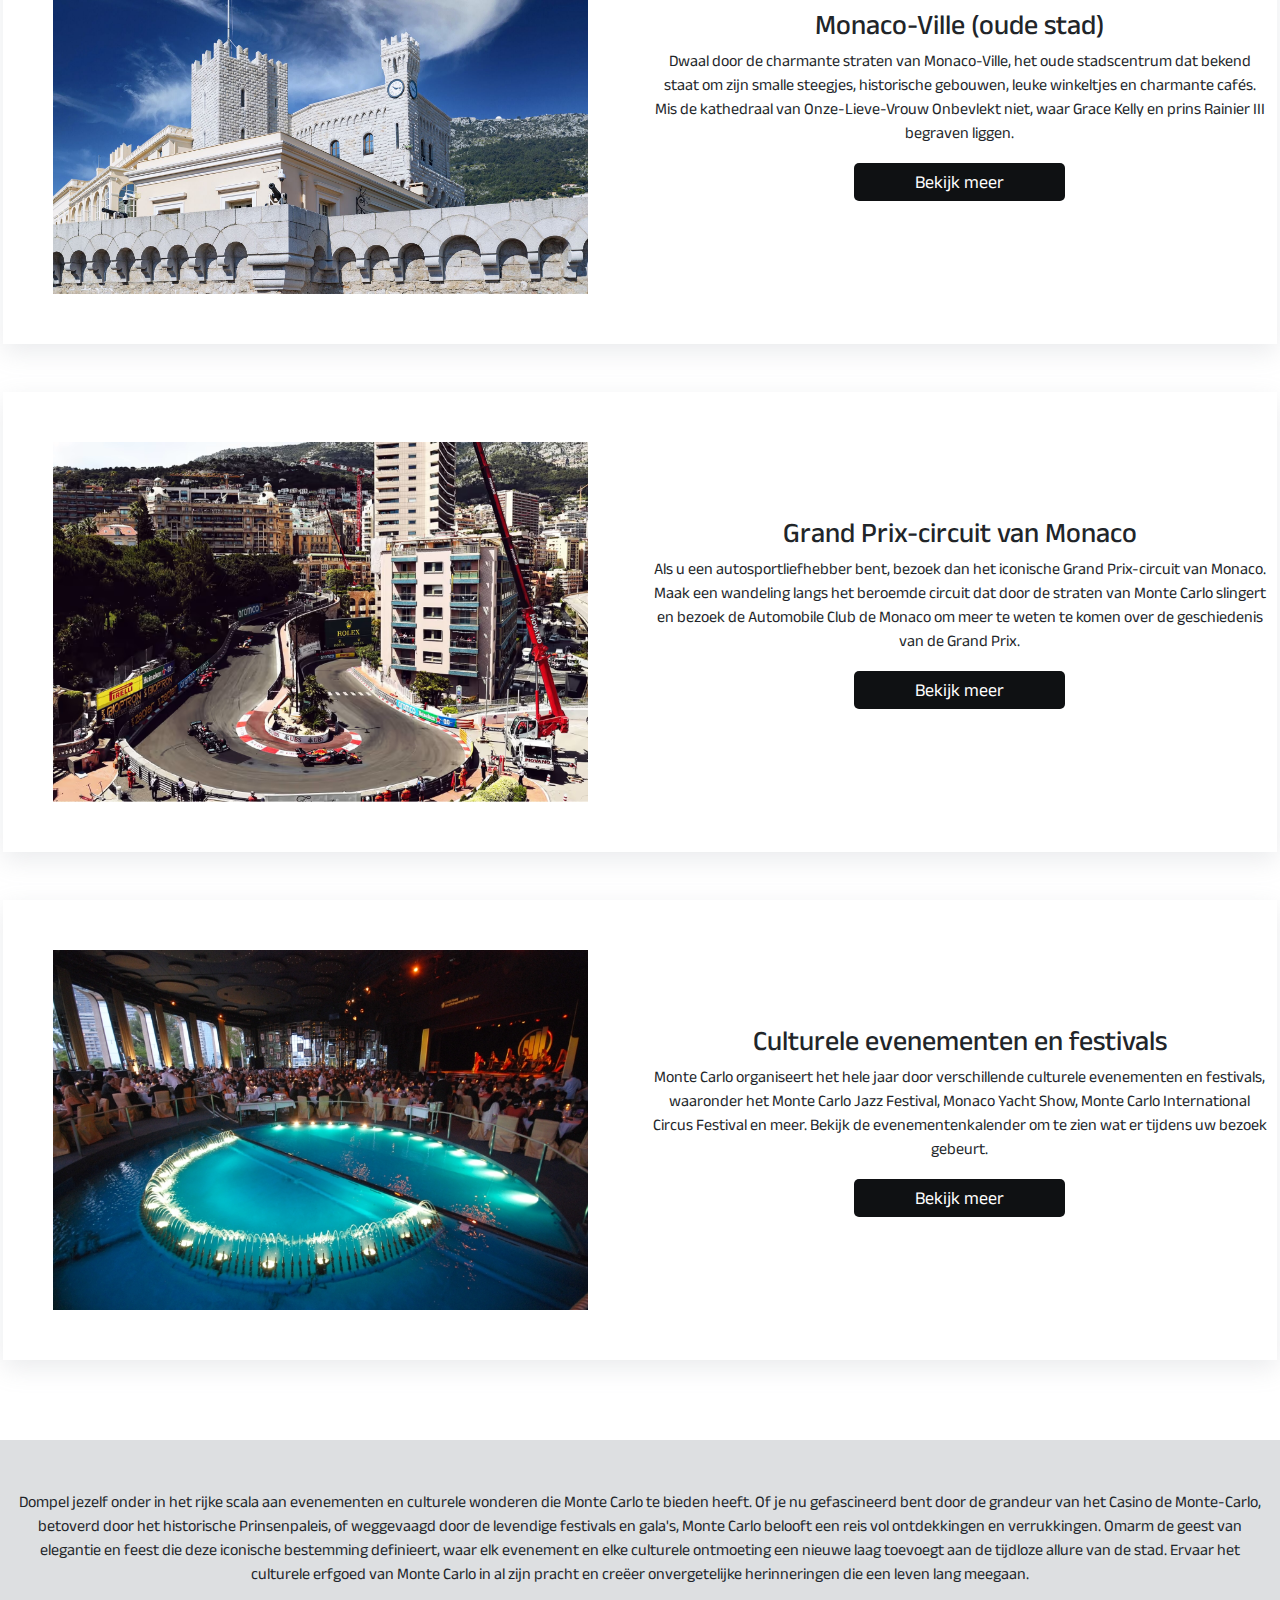
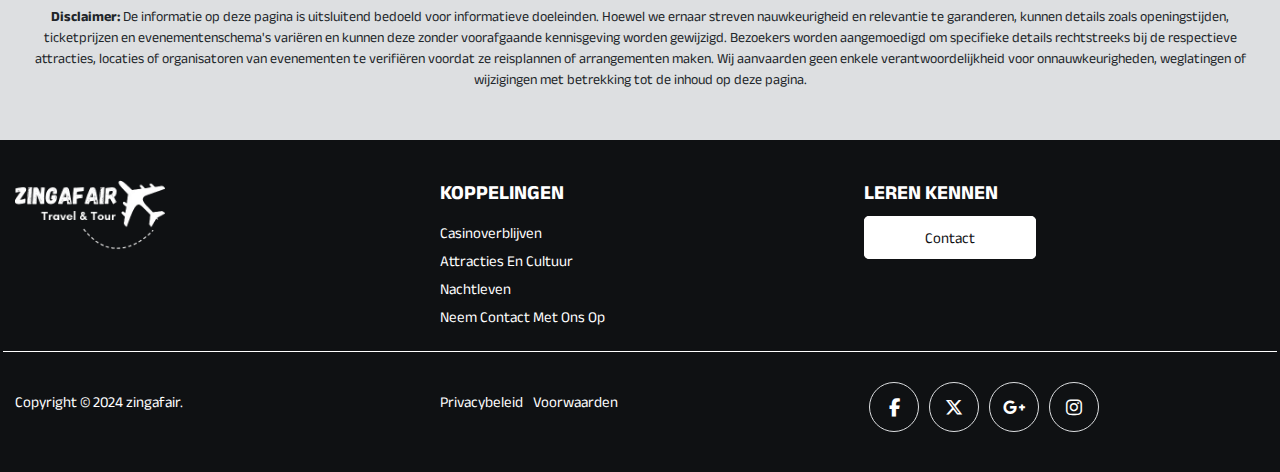
==== commit 18f710a1: "changes" ====
--- a/attractions.html
+++ b/attractions.html
@@ -45,7 +45,7 @@
             <div class="row">
                 <div class="col-12">
                     <div class="banner_box">
-                        <h1>Welkom in Monte Carlo <br>waar elegantie en cultuur samenkomen</h1>
+                        <h1>Attracties en cultuur</h1>
                     </div>
                 </div>
             </div>
@@ -58,6 +58,7 @@
             <div class="row">
                 <div class="col-lg-6">
                     <div class="below_text">
+                        <h2>Welkom in Monte Carlo waar elegantie en cultuur samenkomen</h2>
                         <p>Monte Carlo lonkt met zijn tijdloze allure en combineert naadloos luxe en culturele rijkdom
                             in
                             een omgeving van adembenemende schoonheid. Verken iconische bezienswaardigheden
--- a/css/style.css
+++ b/css/style.css
@@ -460,7 +460,6 @@
 }
 .row.bottom {
     padding-top: 20px;
-    justify-content: center !important;
     align-items: center;
     border-top: 1px solid #fff;
     margin-top: 20px;
@@ -547,11 +546,14 @@
 
 .below_text {
     display: flex;
-    align-items: center;
     justify-content: center;
     height: 100%;
     flex-direction: column;
     margin-bottom: 20px;
+}
+
+.below_text h2 {
+    text-align: left;
 }
 
 /* below banner styling end */
@@ -795,4 +797,11 @@
     margin-bottom: 30px;
     font-size: 35px;
     text-transform: capitalize;
+}
+.casino_gameinner h3 {
+    text-align: center;
+    color: var(--primary-color);
+    margin: 20px 0;
+    font-size: 28px;
+    text-transform: capitalize;
 }